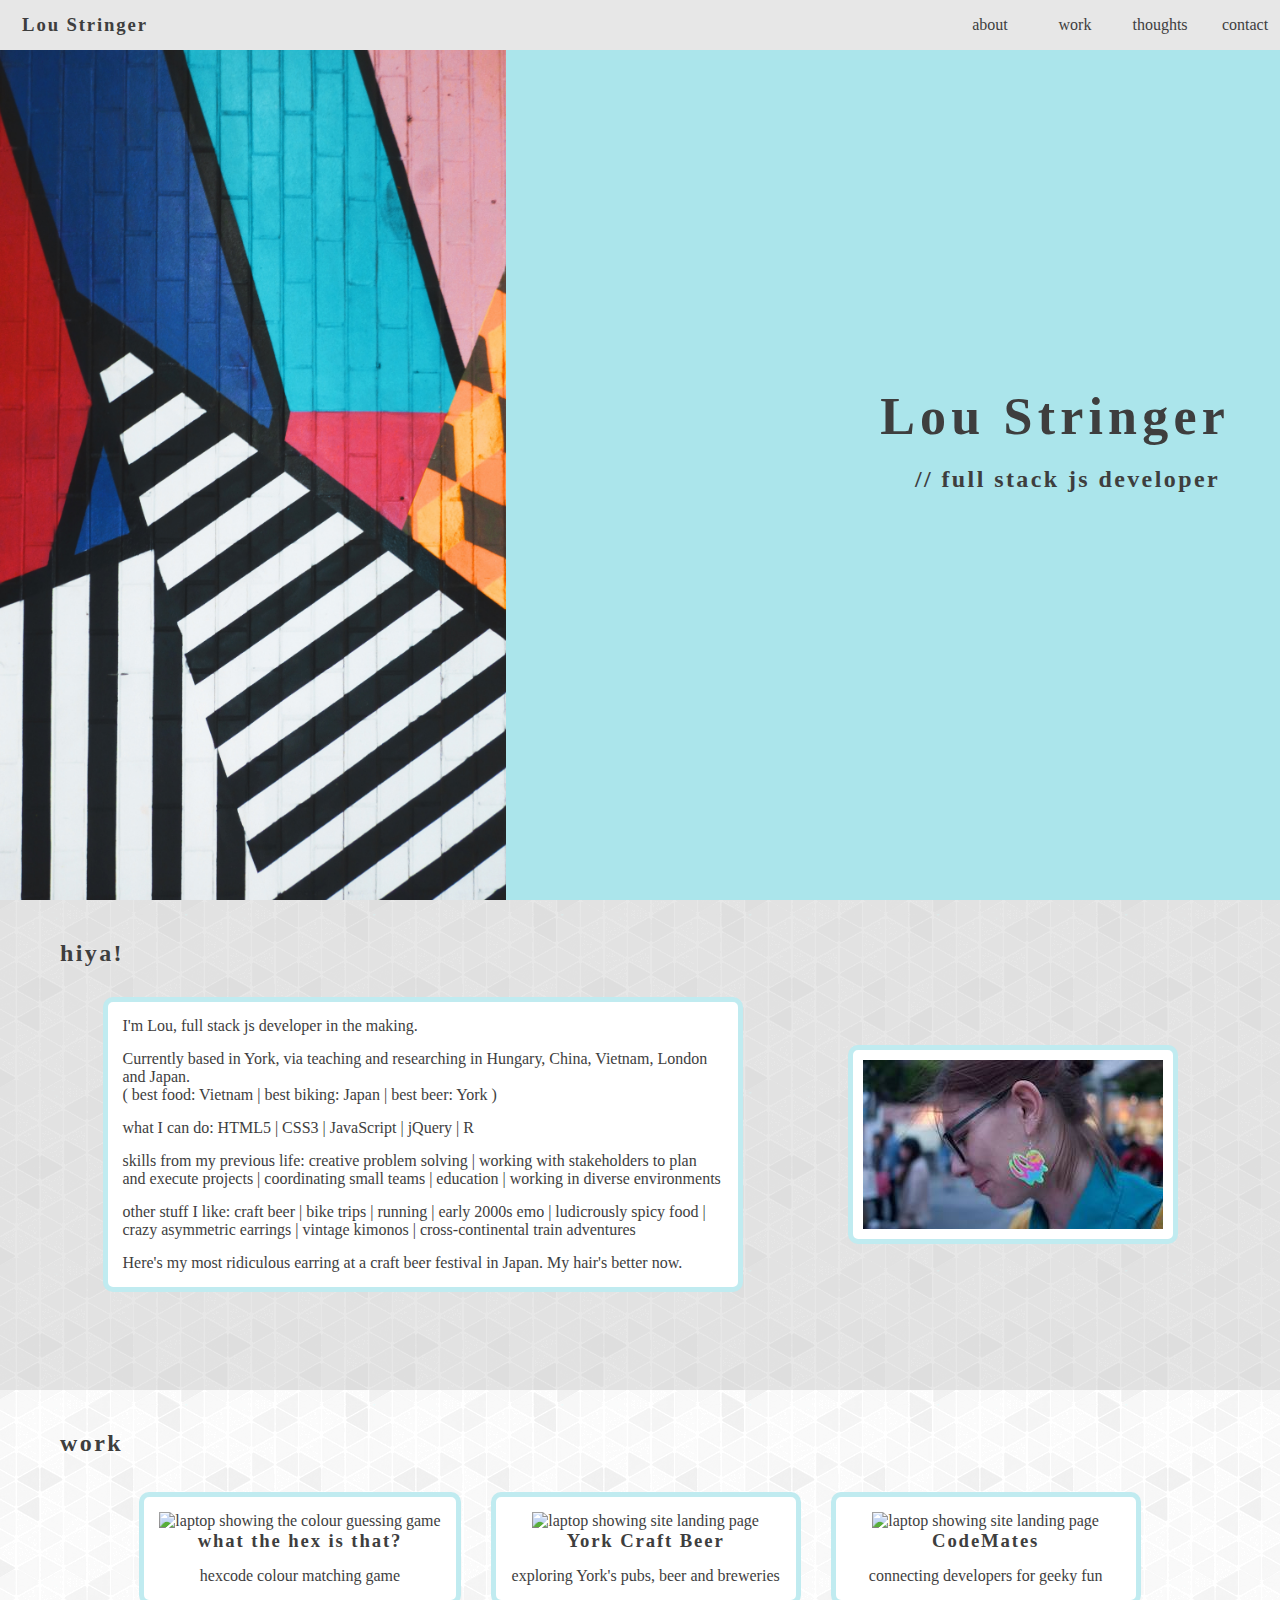
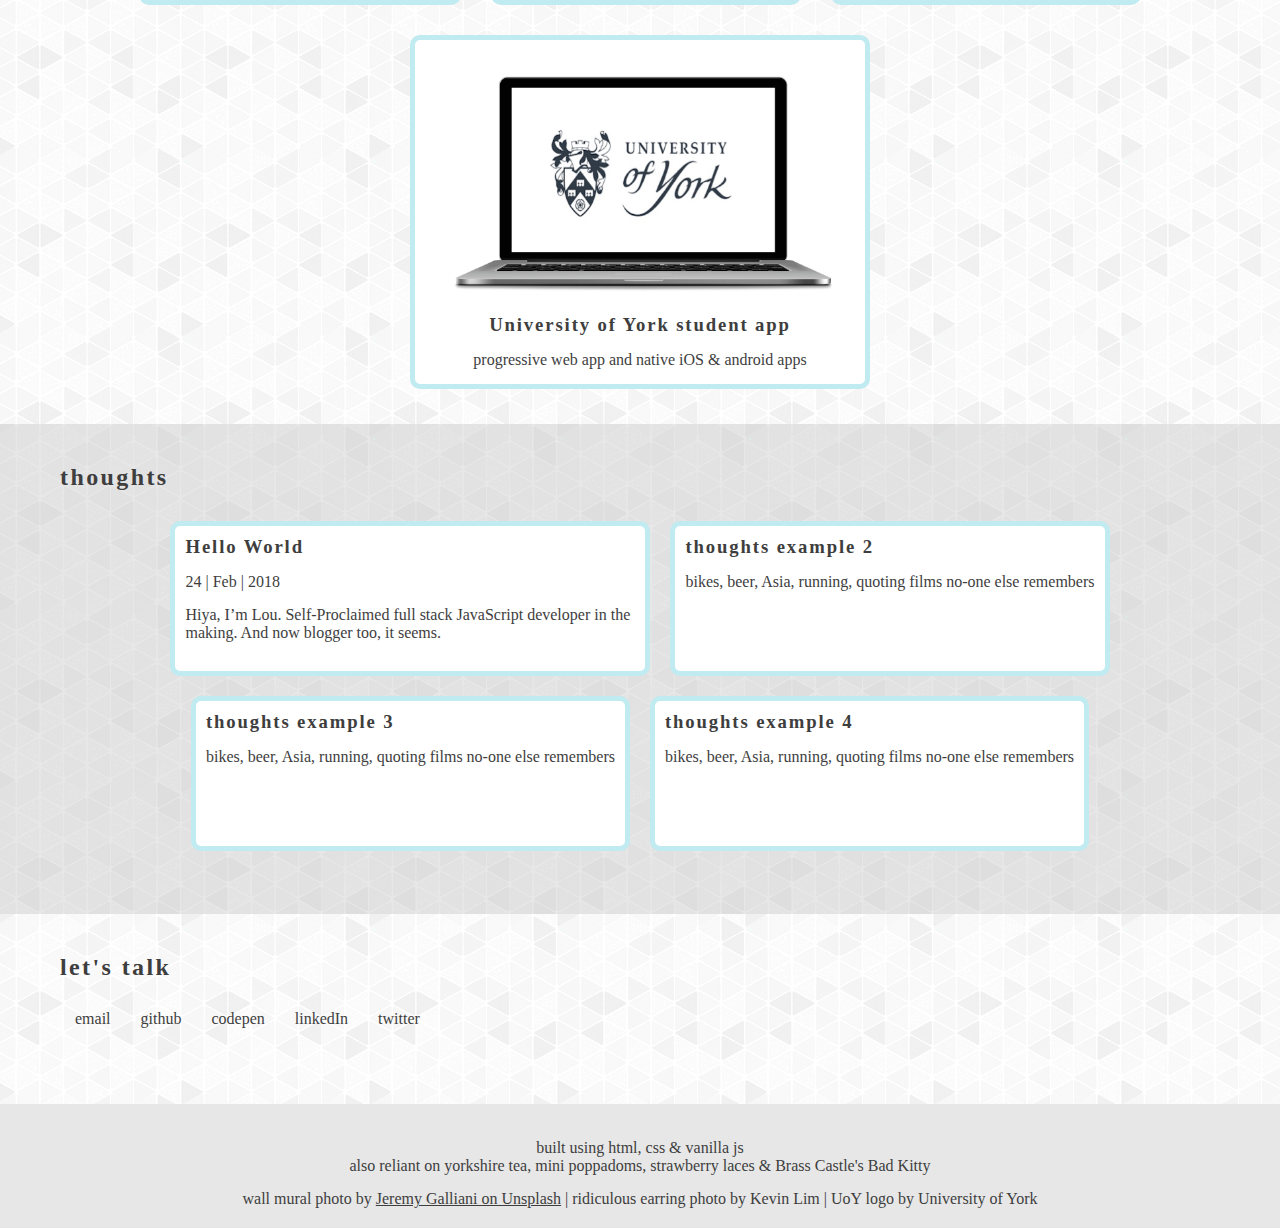
==== index.html @ 244bb348 "add more info for wrk examples and links to git hub repos" ====
<!DOCTYPE html>
<html lang="en">
<head>
  <meta charset="UTF-8">
  <meta name="viewport" content="width=device-width, initial-scale=1.0">
  <meta http-equiv="X-UA-Compatible" content="ie=edge">
  <link rel="stylesheet" href="assets/css/main_style.css" type="text/css">
  <title>Lou Stringer // js developer</title>
</head>
<body>
<!-- To be hosted in GithubPages, Jekyll pages
Make sure accessible: contrast, tab through -->

  <nav class="nav-down">
    <a href="" class="home"><h3>Lou Stringer</h3></a>
    <a href="#about">about</a>
    <a href="#work">work</a>
    <a href="#thoughts">thoughts</a>
    <a href="#contact">contact</a>
  </nav>

  <main>
<!-- main landing section -->
    <div id="landing">
      <img src="assets/images/main.jpg" alt=""/>
      <div class="landing-wrapper">
        <h1>Lou Stringer</h1>
        <h2> // full stack js developer </h2>
      </div>
    </div>

<!-- about -->
    <div id="about">
      <h2>hiya!</h2>
      <div class="about-wrapper">
        <div class="itsAllAboutMe">
          <p>
            I'm Lou, full stack js developer in the making.
          </p>
          <p>
            Currently based in York, via teaching and researching in Hungary,
            China, Vietnam, London and Japan.
            <br />
            ( best food: Vietnam  |  best biking: Japan  |  best beer: York )
          </p>
          <p>
            what I can do: HTML5 | CSS3 | JavaScript | jQuery | R
          </p>
          <p>
            skills from my previous life: creative problem solving |
            working with stakeholders to plan and execute projects |
            coordinating small teams | education | working in diverse environments
          </p>
          <p>
            other stuff I like: craft beer | bike trips | running |
            early 2000s emo | ludicrously spicy food | crazy asymmetric earrings |
            vintage kimonos | cross-continental train adventures
          </p>
          <p>
            Here's my most ridiculous earring at a craft beer festival in Japan.
            My hair's better now.
          </p>
        </div>
          <img src="assets/images/about/sloth.jpg" alt="hiya, this is me.
          The earring is a huge, neon pink sloth. Ridiculous, but in a very satisfying way.">
      </div>
    </div>

<!-- work -->
<!-- make more info appear on click -> use window.visualViewPort.width in js to choose if toggle to the side or down -->
    <div id="work">
      <h2>work</h2>
      <div class="work-wrapper">
        <div class="work-example">
          <div class="work-overview">
            <img class="work-image" src="assets/images/work/hex_laptop.png" alt="laptop showing the colour guessing game"/>
            <h3>what the hex is that?</h3>
            <p>hexcode colour matching game</p>
          </div>
          <div class="work-detail hide">
            <p>
              Players match a randomly generated hexcode to the correctly coloured blob
            </p>
            <p>
              Built with: HTML | CSS | vanilla JavaScript (version A) | jQuery (version B)
            </p>
            <p>
              Current features: three levels: easy (3 colours), medium (6 colours), hard (9 colours)
                | toggle-able instructions | playable using mouse or keyboard
            </p>
            <p>
              Planned features: more training on understanding hexcodes | hexcode-rgb matching option
                | tweaking random hexcode generator to prevent very visually similar colours
            </p>
            <div class="work-links">
              <a href="https://loustringer.github.io/what_the_hex_is_that/" target="_blank" class="button">site demo</a>
              <a href="https://github.com/LouStringer/what_the_hex_is_that" target="_blank" class="button">github repo</a>
            </div>
          </div>
        </div>
        <div class="work-example">
          <div class="work-overview">
            <img class="work-image" src="assets/images/work/ycb_laptop.png" alt="laptop showing site landing page"/>
            <h3>York Craft Beer</h3>
            <p>exploring York's pubs, beer and breweries</p>
          </div>
          <div class="work-detail hide">
            <p>
              Work in progress! Currently landing page showing concept
            </p>
            <p>
              This dynamic site will showcase craft beer in and around York;
              the beer itself, bars & pubs, and Yorkshire breweries.
            </p>
            <p>
              Built with: HTML | CSS | JS (coming soon!) | node.js (coming soon!)
            </p>
            <p>
              Planned structure & features: landing page with top listings
              | separate pages for each listing type| searchable beer, bar &
              brewery listings | Untappd & Twitter APIs to show local activity
            </p>
            <div class="work-links">
              <a href="https://loustringer.github.io/York_craft_beer/" target="_blank" class="button">site demo</a>
              <a href="https://github.com/LouStringer/York_craft_beer" target="_blank" class="button">github repo</a>
            </div>
          </div>
        </div>
        <div class="work-example">
          <div class="work-overview">
            <img class="work-image" src="assets/images/work/codemates_laptop.png" alt="laptop showing site landing page"/>
            <h3>CodeMates</h3>
            <p>connecting developers for geeky fun</p>
          </div>
          <div class="work-detail hide">
            <p>
              Work in progress! Currently landing page showing concept
            </p>
            <p>
              This dynamic site will connect devs as accountability buddies,
              pair project partners and for more geeky fun
            </p>
            <p>
              Built with: HTML | Bootstrap 4 | more to come...
            </p>
            <p>
              Planned structure & features: search for codemates based on interaction
              type, geographical location, programming language and human language
              | user registration | allow in-site contact between users while protecting privacy
            </p>
            <div class="work-links">
              <a href="https://loustringer.github.io/codemates/" target="_blank" class="button">site demo</a>
              <a href="https://github.com/LouStringer/codemates" target="_blank" class="button">github repo</a>
            </div>
          </div>
        </div>
        <div class="work-example">
          <div class="work-overview">
            <img class="work-image" src="assets/images/work/uoy_laptop.png" alt="laptop showing site landing page"/>
            <h3>University of York student app</h3>
            <p>progressive web app and native iOS & android apps</p>
          </div>
          <div class="work-detail hide">
            <p>
              Work in progress! Currently in the initial planning stages
            </p>
            <p>
              This PWA and corresponding native apps will provide support for
              international students before arrival and during their course.
            </p>
            <p>
              This project will involve a team of technical and non-technical members.
              I will be responsible for identifying a suitable CMS platform,
              creating custom themes and building site structure
            </p>
            <p>
              Planned features: built using customisable CMS that allows non-technical
              staff to manage content | user registration | instant messaging service
              with UoY staff | interactive language exercises | video and audio playback
            </p>
            <!-- <div class="work-links">
              <a href="https://codepen.io/loustringer/pen/YeVVGB" target="_blank" class="button">codepen</a>
              <a href="https://github.com/LouStringer/what_the_hex_is_that" target="_blank" class="button">github repo</a>
            </div> -->
          </div>
        </div>
      </div>
    </div>

<!-- writing -->
    <div id="thoughts">
      <h2>thoughts</h2>
      <div class="thoughts-wrapper">
        <a href="thoughts/2018_02_24.html" class="thoughts-example">
          <h3>Hello World</h3>
          <p>24 | Feb | 2018</p>
          <p>Hiya, I’m Lou. Self-Proclaimed full stack JavaScript developer
             in the making. And now blogger too, it seems.
          </p>
        </a>
        <a href="" class="thoughts-example">
          <h3>thoughts example 2</h3>
          <p>bikes, beer, Asia, running, quoting films no-one else remembers</p>
        </a>
        <a href="" class="thoughts-example">
          <h3>thoughts example 3</h3>
          <p>bikes, beer, Asia, running, quoting films no-one else remembers</p>
        </a>
        <a href="" class="thoughts-example">
          <h3>thoughts example 4</h3>
          <p>bikes, beer, Asia, running, quoting films no-one else remembers</p>
        </a>
      </div>
    </div>


<!-- contact -->
    <div id="contact">
      <h2>let's talk</h2>
      <div class="links">
        <a href=mailto:"louise.stringer@gmail.com" target="_blank">email</a>
        <a href="https://github.com/LouStringer" target="_blank">github</a>
        <a href="https://codepen.io/loustringer/" target="_blank">codepen</a>
        <a href="https://www.linkedin.com/in/loustringer/" target="_blank">linkedIn</a>
        <a href="https://twitter.com/Lou_Stringer" target="_blank">twitter</a>
      </div>
    </div>
  </main>

<!-- footer -->
  <footer>
    <p>built using html, css & vanilla js<br />also reliant on yorkshire tea, mini poppadoms, strawberry laces & Brass Castle's Bad Kitty</p>
    <p>wall mural photo by <a href="https://unsplash.com/@jeremyforlife", target="_blank">Jeremy Galliani on Unsplash</a> | ridiculous earring photo by Kevin Lim | UoY logo by University of York</p>
  </footer>
  <script src="assets/js/main_script.js" charset="utf-8"></script>
</body>
</html>
---- assets/css/main_style.css ----
/* Lou Stringer portfolio: main style sheet */

/* fonts */
@font-face {
  font-family: 'Montserrat';
  font-style: normal;
  font-weight: 400;
  src: local('Montserrat Regular'), local('Montserrat-Regular'), url(https://fonts.gstatic.com/s/montserrat/v12/JTUSjIg1_i6t8kCHKm459WlhyyTh89Y.woff2) format('woff2');
  unicode-range: U+0000-00FF, U+0131, U+0152-0153, U+02BB-02BC, U+02C6, U+02DA, U+02DC, U+2000-206F, U+2074, U+20AC, U+2122, U+2191, U+2193, U+2212, U+2215, U+FEFF, U+FFFD;
}

@font-face {
  font-family: 'Raleway';
  font-style: normal;
  font-weight: 400;
  src: local('Raleway'), local('Raleway-Regular'), url(https://fonts.gstatic.com/s/raleway/v12/1Ptug8zYS_SKggPNyC0IT4ttDfA.woff2) format('woff2');
  unicode-range: U+0000-00FF, U+0131, U+0152-0153, U+02BB-02BC, U+02C6, U+02DA, U+02DC, U+2000-206F, U+2074, U+20AC, U+2122, U+2191, U+2193, U+2212, U+2215, U+FEFF, U+FFFD;
}

@font-face {
  font-family: 'Open Sans';
  font-style: normal;
  font-weight: 400;
  src: local('Open Sans Regular'), local('OpenSans-Regular'), url(https://fonts.gstatic.com/s/opensans/v15/mem8YaGs126MiZpBA-UFVZ0bf8pkAg.woff2) format('woff2');
  unicode-range: U+0000-00FF, U+0131, U+0152-0153, U+02BB-02BC, U+02C6, U+02DA, U+02DC, U+2000-206F, U+2074, U+20AC, U+2122, U+2191, U+2193, U+2212, U+2215, U+FEFF, U+FFFD;
}

/* reset global settings */
main {
  width: 100%;
}

* {
  margin: 0;
  padding: 0;
  /* box-sizing: border-box; */
  font-family: "Raleway";
  /* font-family: "Open Sans"; */
  color: #3E3E3E;
}

*:focus {
  outline: 0;
}

h1, h2, h3 {
  font-family: "Montserrat";
  letter-spacing: 0.1em;
}

h2 {
  margin: 20px 10px;
}

/* #work h2, #contact h2 {
  text-align: right;
} */

p {
  margin-top: 15px;
}

a {
  text-decoration: none;
  border-radius: 0px;
}

/* Nav bar */
nav {
  z-index: 10;
  position: fixed;
  display: flex;
  justify-content: flex-end;
  align-items: center;
  width: 100%;
  height: 50px;
  background: #e7e7e7;
  padding: 0 10px;
  transition: 0.4s;
}

nav.nav-up {
  top: -50px;
  opacity: 0;
}

nav.nav-down {
  top: 0px;
}

nav a {
  width: 80px;
  font-size: 1em;
  margin: 0 5px 0 0;
  text-align: center;
  align-self: center;
  transition: 0.1s;
}

nav a.home {
  width: 150px;
  margin: 0 auto 0 0;
}

nav a:hover, nav a:focus {
  box-shadow: 0 1px #3E3E3E;
  font-weight: bold;
}

/* main landing section */
#landing {
  display: flex;
  justify-content: flex-end;
  background: rgba(46, 189, 206, 0.4);
}

#landing img {
  height: 100vh;
  margin-right: auto;
}

#landing .landing-wrapper {
  height: 100vh;
  min-width: 350px;
  display: flex;
  flex-direction: column;
  justify-content: center;
  align-items: flex-end;
  margin: 0 50px;
  text-align: right;
}

#landing .landing-wrapper h1 {
  font-size: 3.25em;
}

#about, #work, #thoughts, #contact {
  background-image: url("../images/gplay.png");
  background-repeat: repeat;
}

#about div, #about img, #work div, #thoughts a {
  border-radius: 10px;
}

/* about section */
#about {
  min-height: 50vh;
  padding: 20px 50px;
  background-color: #e7e7e7;
}

#about .about-wrapper {
  display: flex;
  justify-content: space-around;
  align-items: center;
  flex-wrap: wrap;
}

#about .itsAllAboutMe {
    width: 600px;
    margin: 10px;
    border: 5px solid rgba(46, 189, 206, 0.3);
    padding: 15px;
    background: #FFFFFF;
}

.itsAllAboutMe p:first-child {
  margin-top: 0px;
}

#about img {
  margin: 10px;
  border: 5px solid rgba(46, 189, 206, 0.3);
  padding: 10px;
  background: #FFFFFF;
}

/* featured work section */
#work {
  min-height: 50vh;
  padding: 20px 50px;
  /* background-color: #e7e7e7; */
}

#work .work-wrapper {
  display: flex;
  flex-wrap: wrap;
  justify-content: center;
}

#work .work-wrapper .work-example {
  min-width: 300px;
  max-width: 450px;
  margin: 15px;
  border: 5px solid rgba(46, 189, 206, 0.3);
  background: #ffffff;
  transition: 0.2s;
}

.work-example:hover, .work-example:focus {
  transform: scale(1.05, 1.05);
  box-shadow: 0 10px 5px -5px #e7e7e7;
}

#work .work-wrapper .work-overview {
  box-sizing: border-box;
  min-width: 300px;
  max-width: 450px;
  padding: 15px;
  text-align: center;
}

#work .work-wrapper .work-image {
  width: 100%;
}

/* show detail (small screen) */
#work .work-wrapper .work-example-clicked {
  display: flex;
  justify-content: space-around;
  min-width: 300px;
  max-width: 450px;
  margin: 15px;
  border: 5px solid rgba(46, 189, 206, 0.3);
  background: #ffffff;
}

#work .work-wrapper .work-detail {
  box-sizing: border-box;
  display: flex;
  flex-direction: column;
  justify-content: center;
  min-width: 300px;
  max-width: 450px;
  padding: 15px;
  overflow: hidden;
  text-align: center;
}

/* show detail (wide screen) */
@media only screen and (min-width: 768px) {
  #work .work-wrapper .work-example-clicked {
    display: flex;
    justify-content: space-around;
    min-width: 600px;
    max-width: 900px;
    margin: 15px;
    border: 5px solid rgba(46, 189, 206, 0.3);
    background: #ffffff;
  }

  #work .work-wrapper .work-detail {
    box-sizing: border-box;
    display: flex;
    flex-direction: column;
    justify-content: center;
    min-width: 300px;
    max-width: 450px;
    padding: 15px;
    overflow: hidden;
    text-align: center;
  }
}

#work .work-wrapper .hide {
  display: none; !important
}

.work-detail p {
  margin: 5px 0;
}

.work-links {
  display: flex;
  justify-content: center;
  margin: auto 0 0 0;
}

.button {
  width: 120px;
  height: 35px;
  text-align: center;
  margin: 0 5px;
  border: 3px solid rgba(46, 189, 206, 0.3);
  border-radius: 5px;
  line-height: 35px;
  transition: 0.2s
}

.button:hover, .button:focus {
  transform: scale(1.05, 1.05);
  box-shadow: 0 10px 5px -5px #e7e7e7;
}

/* writing section */
#thoughts {
  min-height: 50vh;
  padding: 20px 50px;
  background-color: #e7e7e7;
}

#thoughts .thoughts-wrapper {
  /* min-height: 40vh; */
  display: flex;
  justify-content: center;
  align-items: center;
  flex-wrap: wrap;
}

#thoughts .thoughts-wrapper .thoughts-example {
  min-width: 300px;
  max-width: 450px;
  min-height: 125px;
  margin: 10px;
  border: 5px solid rgba(46, 189, 206, 0.3);
  padding: 10px;
  background: #FFFFFF;
  transition: 0.2s;
}

.thoughts-example:hover, .thoughts-example:focus {
  transform: scale(1.05, 1.05);
  box-shadow: 0 10px 5px -5px #e7e7e7;
}

/* contact section */
#contact {
  height: 150px;
  padding: 20px 50px;
}

#contact .links {
  display: flex;
  flex-wrap: wrap;
  min-height: 40px;
  max-height: 80px;
  margin: 10px;
}

#contact .links a {
  margin: 0 10px;
  padding: 0 5px;
  line-height: 35px;
}

#contact .links a:hover, #contact .links a:focus {
  box-shadow: 0 1px #3E3E3E;
}

/* footer */
footer {
  padding: 20px 50px;
  background-color: #e7e7e7;
  text-align: center;
}

footer a {
  text-decoration: underline;
}
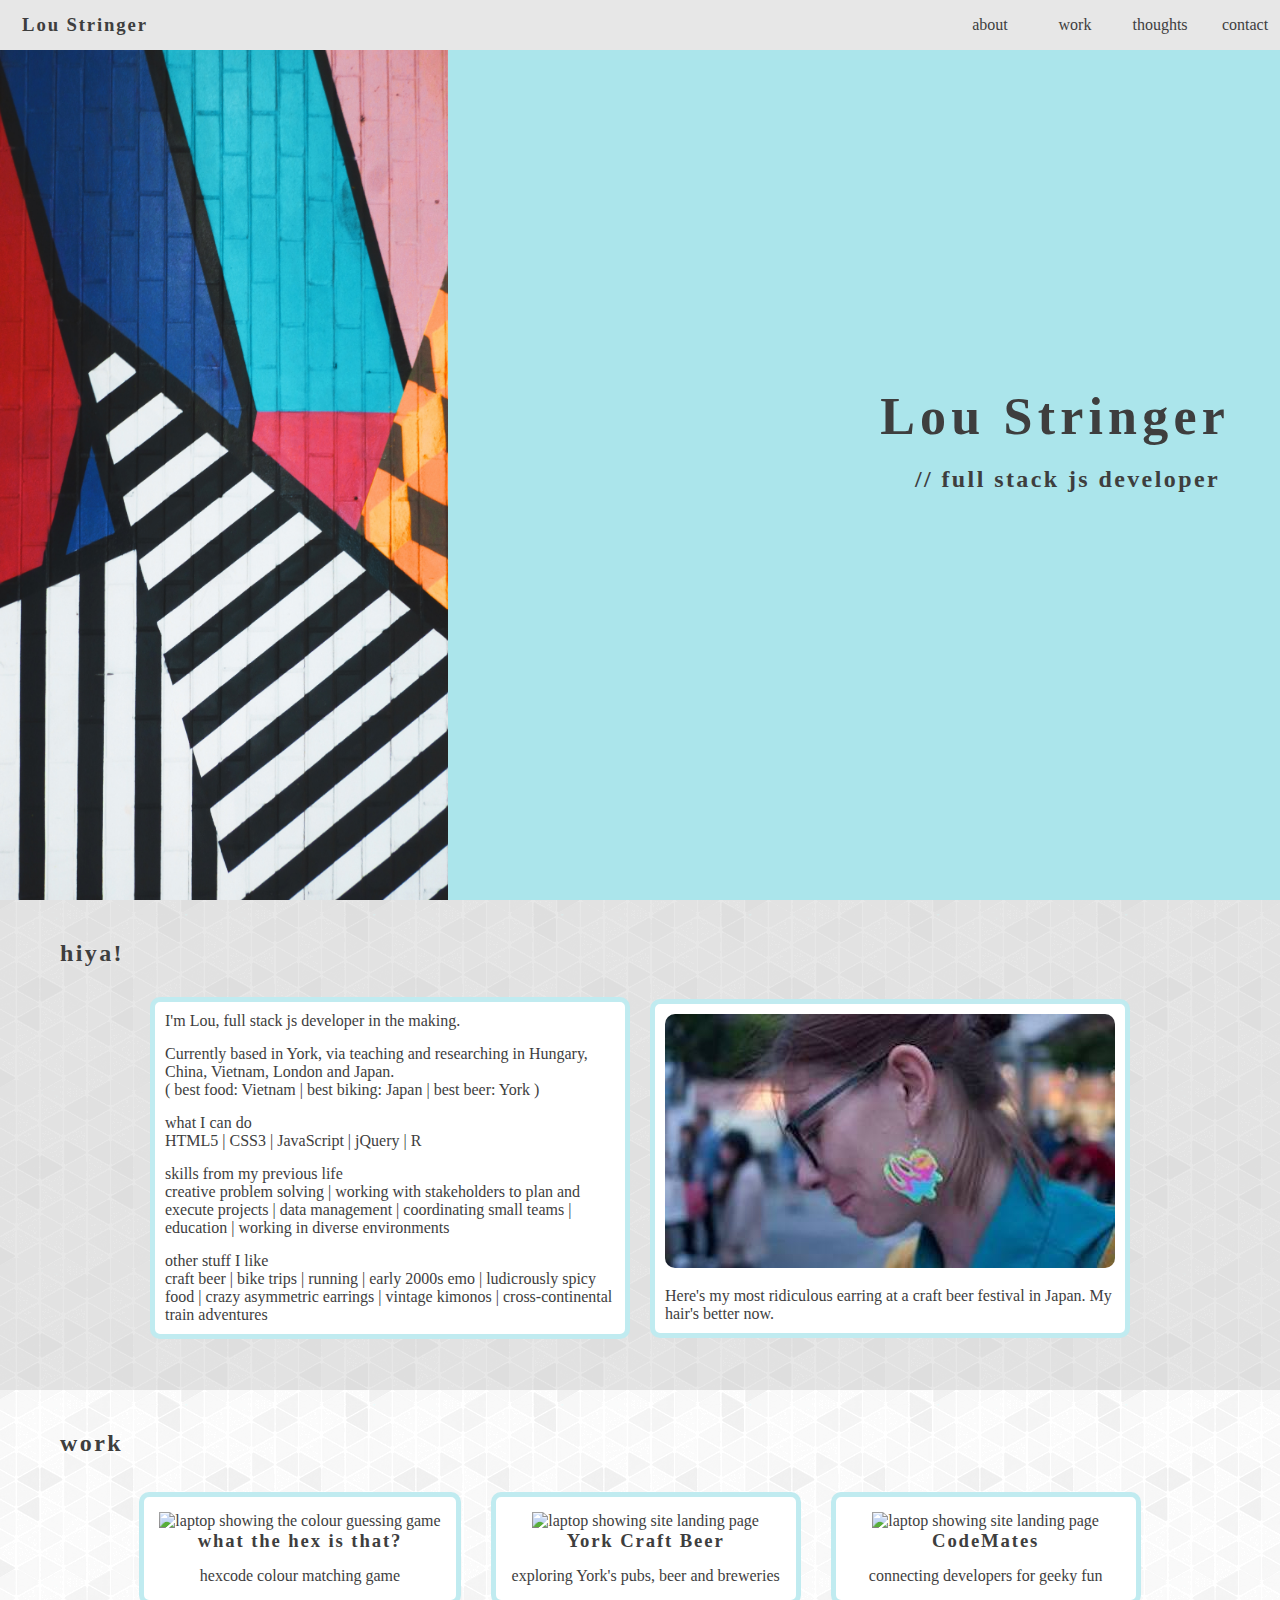
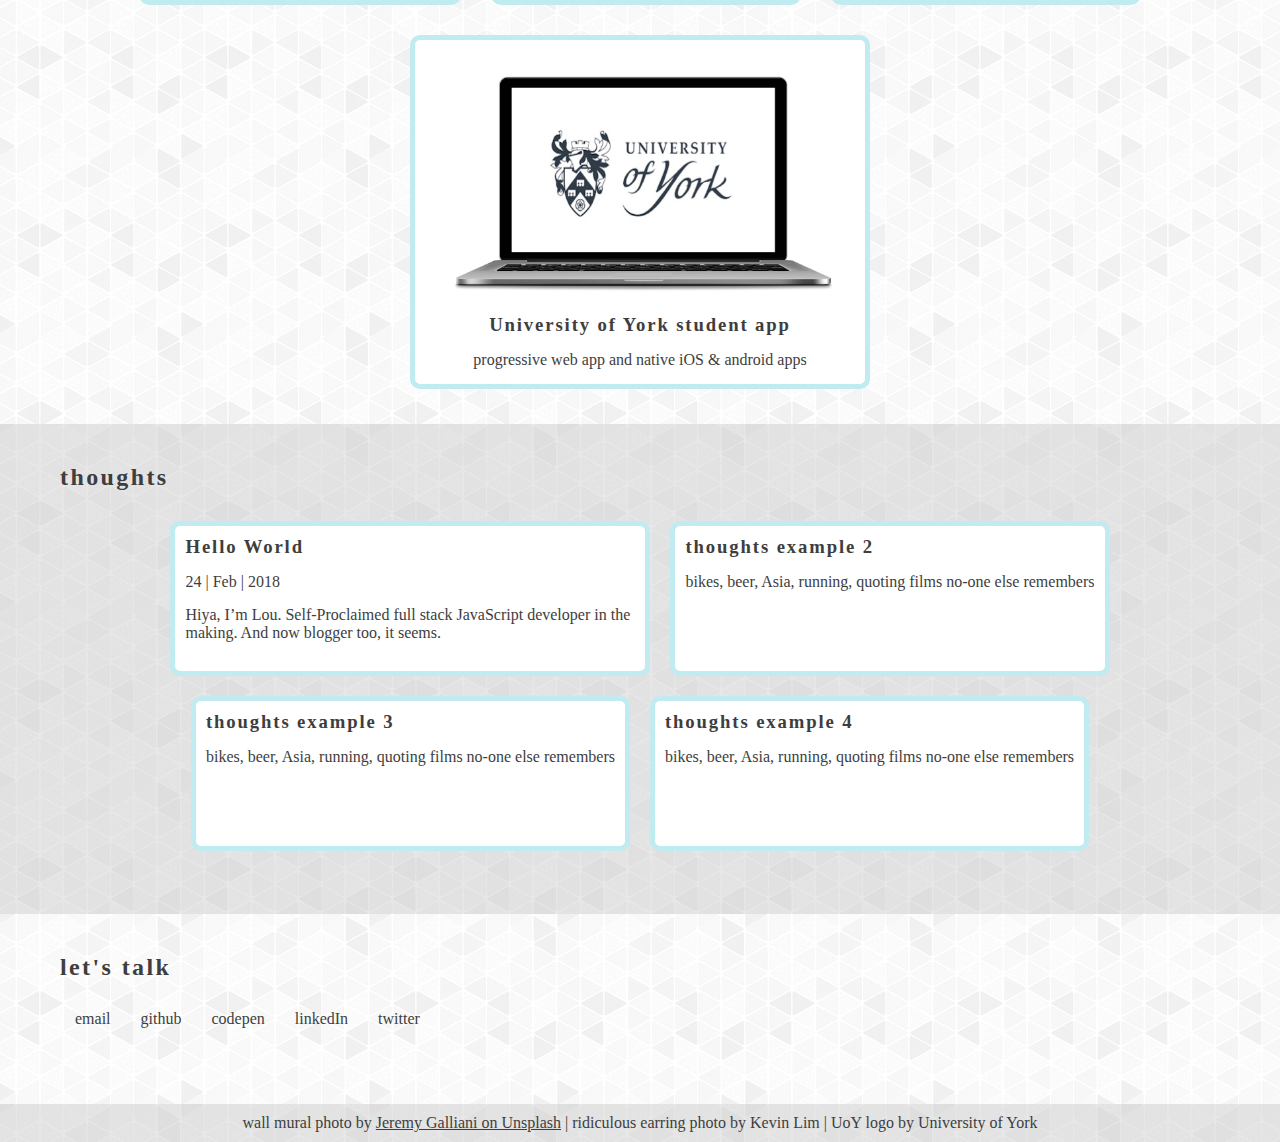
==== commit b855fd79: "about image minor restyling" ====
--- a/index.html
+++ b/index.html
@@ -44,25 +44,32 @@
             ( best food: Vietnam  |  best biking: Japan  |  best beer: York )
           </p>
           <p>
-            what I can do: HTML5 | CSS3 | JavaScript | jQuery | R
-          </p>
-          <p>
-            skills from my previous life: creative problem solving |
-            working with stakeholders to plan and execute projects |
+            what I can do
+            <br />
+            HTML5 | CSS3 | JavaScript | jQuery | R
+          </p>
+          <p>
+            skills from my previous life
+            <br />
+            creative problem solving |
+            working with stakeholders to plan and execute projects | data management |
             coordinating small teams | education | working in diverse environments
           </p>
           <p>
-            other stuff I like: craft beer | bike trips | running |
+            other stuff I like
+            <br />
+            craft beer | bike trips | running |
             early 2000s emo | ludicrously spicy food | crazy asymmetric earrings |
             vintage kimonos | cross-continental train adventures
           </p>
-          <p>
-            Here's my most ridiculous earring at a craft beer festival in Japan.
-            My hair's better now.
-          </p>
-        </div>
+        </div>
+        <figure>
           <img src="assets/images/about/sloth.jpg" alt="hiya, this is me.
           The earring is a huge, neon pink sloth. Ridiculous, but in a very satisfying way.">
+          <br />
+          <figcaption>Here's my most ridiculous earring at a craft beer festival in Japan.
+          My hair's better now.</figcaption>
+        </figure>
       </div>
     </div>
 
@@ -113,7 +120,7 @@
               the beer itself, bars & pubs, and Yorkshire breweries.
             </p>
             <p>
-              Built with: HTML | CSS | JS (coming soon!) | node.js (coming soon!)
+              Built with: HTML | CSS | JS (coming soon) | node.js (coming soon)
             </p>
             <p>
               Planned structure & features: landing page with top listings
@@ -229,7 +236,6 @@
 
 <!-- footer -->
   <footer>
-    <p>built using html, css & vanilla js<br />also reliant on yorkshire tea, mini poppadoms, strawberry laces & Brass Castle's Bad Kitty</p>
     <p>wall mural photo by <a href="https://unsplash.com/@jeremyforlife", target="_blank">Jeremy Galliani on Unsplash</a> | ridiculous earring photo by Kevin Lim | UoY logo by University of York</p>
   </footer>
   <script src="assets/js/main_script.js" charset="utf-8"></script>
--- a/assets/css/main_style.css
+++ b/assets/css/main_style.css
@@ -56,7 +56,7 @@
   text-align: right;
 } */
 
-p {
+p, figcaption {
   margin-top: 15px;
 }
 
@@ -64,6 +64,11 @@
   text-decoration: none;
   border-radius: 0px;
 }
+
+img {
+  width: 100%;
+}
+
 
 /* Nav bar */
 nav {
@@ -115,6 +120,7 @@
 }
 
 #landing img {
+  max-width: 35%;
   height: 100vh;
   margin-right: auto;
 }
@@ -134,12 +140,12 @@
   font-size: 3.25em;
 }
 
-#about, #work, #thoughts, #contact {
+#about, #work, #thoughts, #contact, footer {
   background-image: url("../images/gplay.png");
   background-repeat: repeat;
 }
 
-#about div, #about img, #work div, #thoughts a {
+#about div, #about figure, #about img , #work div, #thoughts a {
   border-radius: 10px;
 }
 
@@ -152,24 +158,18 @@
 
 #about .about-wrapper {
   display: flex;
-  justify-content: space-around;
+  justify-content: center;
   align-items: center;
   flex-wrap: wrap;
 }
 
-#about .itsAllAboutMe {
-    width: 600px;
-    margin: 10px;
-    border: 5px solid rgba(46, 189, 206, 0.3);
-    padding: 15px;
-    background: #FFFFFF;
-}
-
 .itsAllAboutMe p:first-child {
   margin-top: 0px;
 }
 
-#about img {
+#about figure, #about .itsAllAboutMe  {
+  min-width: 300px;
+  max-width: 450px;
   margin: 10px;
   border: 5px solid rgba(46, 189, 206, 0.3);
   padding: 10px;
@@ -209,10 +209,6 @@
   max-width: 450px;
   padding: 15px;
   text-align: center;
-}
-
-#work .work-wrapper .work-image {
-  width: 100%;
 }
 
 /* show detail (small screen) */
@@ -350,9 +346,13 @@
 
 /* footer */
 footer {
-  padding: 20px 50px;
+  padding: 10px 0;
   background-color: #e7e7e7;
   text-align: center;
+}
+
+footer p {
+  margin: 0;
 }
 
 footer a {
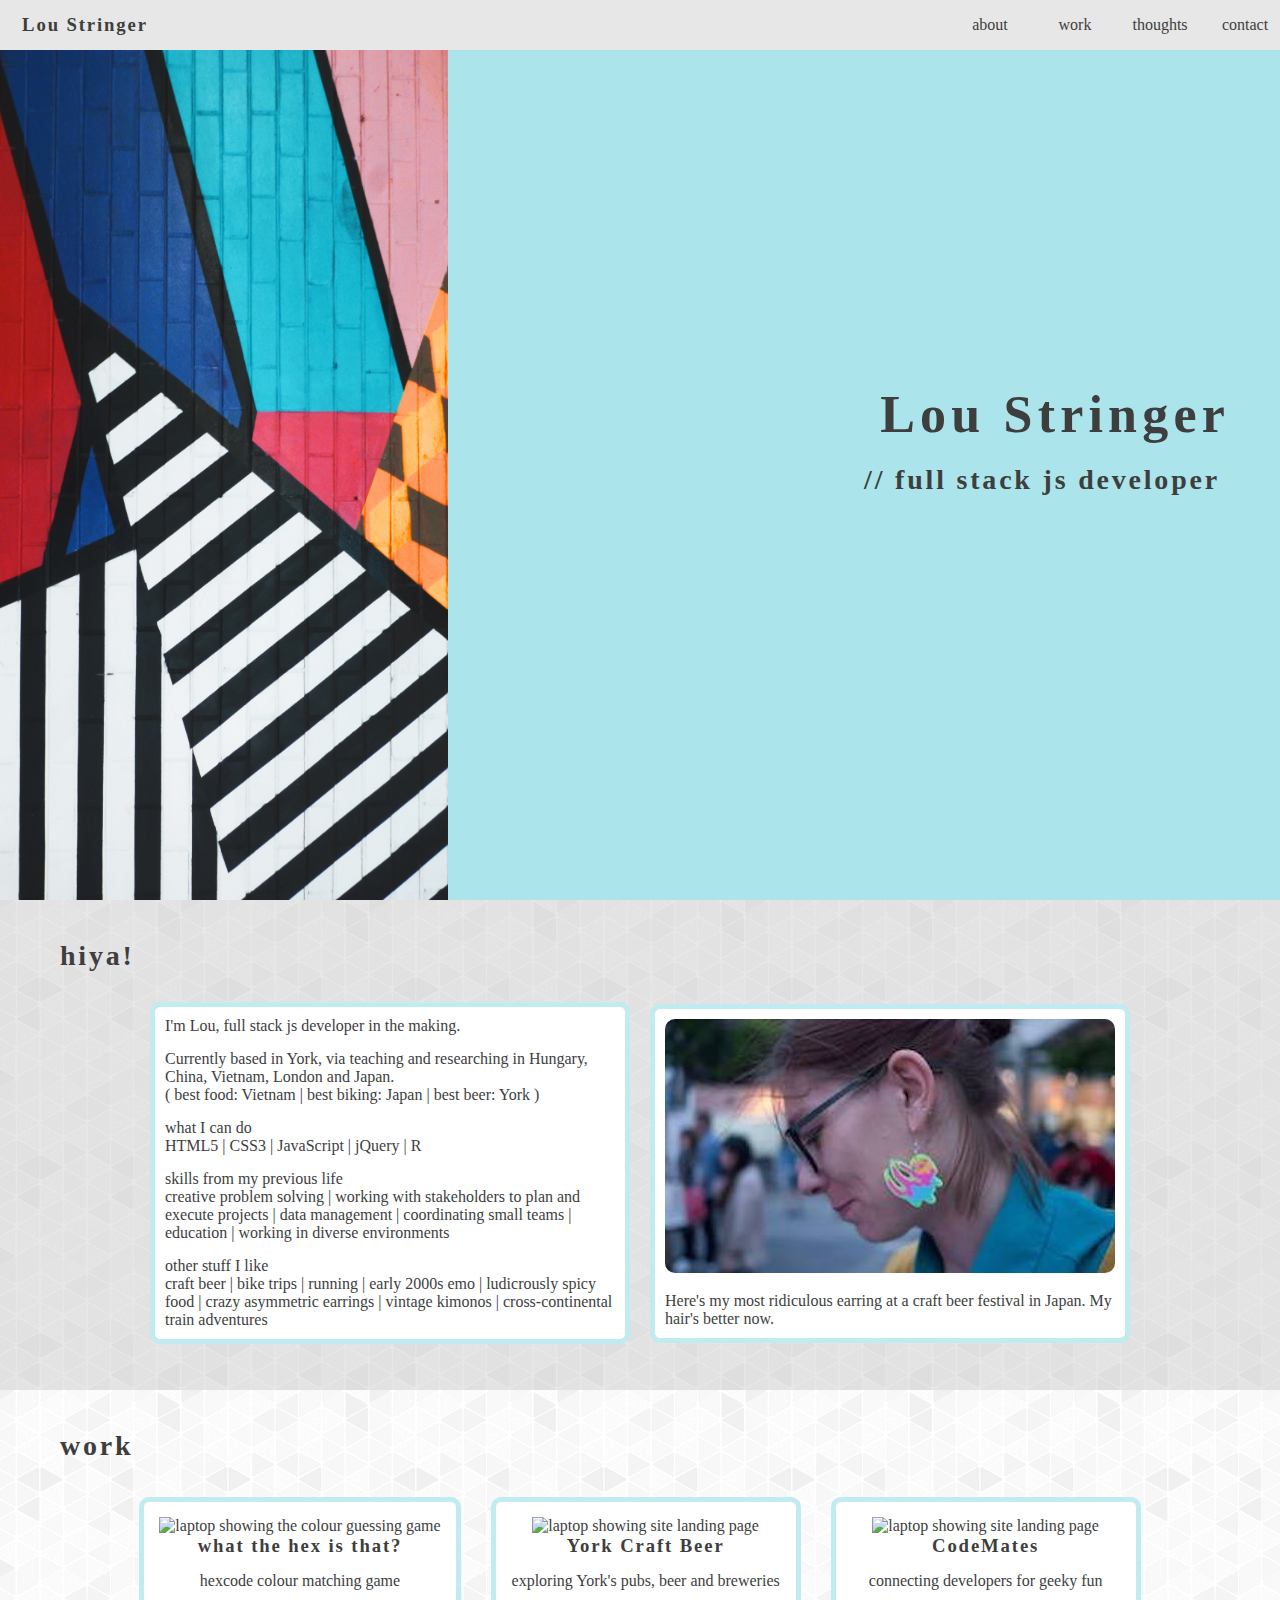
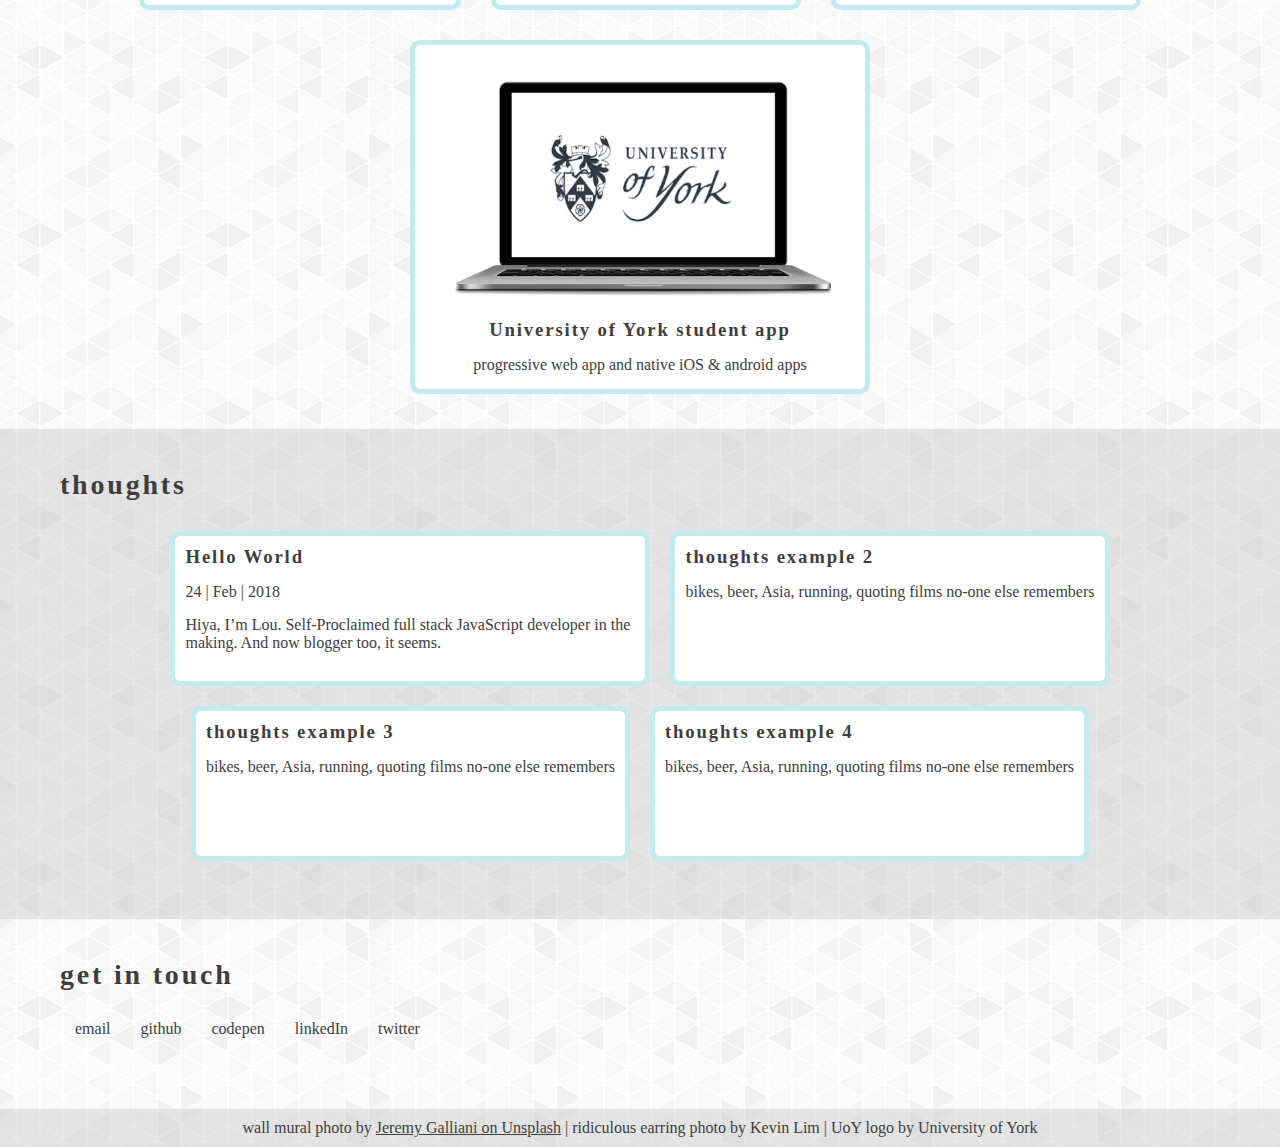
==== commit c984c606: "blog page styles" ====
--- a/index.html
+++ b/index.html
@@ -8,9 +8,6 @@
   <title>Lou Stringer // js developer</title>
 </head>
 <body>
-<!-- To be hosted in GithubPages, Jekyll pages
-Make sure accessible: contrast, tab through -->
-
   <nav class="nav-down">
     <a href="" class="home"><h3>Lou Stringer</h3></a>
     <a href="#about">about</a>
@@ -223,7 +220,7 @@
 
 <!-- contact -->
     <div id="contact">
-      <h2>let's talk</h2>
+      <h2>get in touch</h2>
       <div class="links">
         <a href=mailto:"louise.stringer@gmail.com" target="_blank">email</a>
         <a href="https://github.com/LouStringer" target="_blank">github</a>
--- a/assets/css/main_style.css
+++ b/assets/css/main_style.css
@@ -17,30 +17,20 @@
   unicode-range: U+0000-00FF, U+0131, U+0152-0153, U+02BB-02BC, U+02C6, U+02DA, U+02DC, U+2000-206F, U+2074, U+20AC, U+2122, U+2191, U+2193, U+2212, U+2215, U+FEFF, U+FFFD;
 }
 
-@font-face {
-  font-family: 'Open Sans';
-  font-style: normal;
-  font-weight: 400;
-  src: local('Open Sans Regular'), local('OpenSans-Regular'), url(https://fonts.gstatic.com/s/opensans/v15/mem8YaGs126MiZpBA-UFVZ0bf8pkAg.woff2) format('woff2');
-  unicode-range: U+0000-00FF, U+0131, U+0152-0153, U+02BB-02BC, U+02C6, U+02DA, U+02DC, U+2000-206F, U+2074, U+20AC, U+2122, U+2191, U+2193, U+2212, U+2215, U+FEFF, U+FFFD;
-}
-
 /* reset global settings */
-main {
-  width: 100%;
-}
-
 * {
   margin: 0;
   padding: 0;
-  /* box-sizing: border-box; */
   font-family: "Raleway";
-  /* font-family: "Open Sans"; */
   color: #3E3E3E;
 }
 
 *:focus {
   outline: 0;
+}
+
+body {
+  width: 100%;
 }
 
 h1, h2, h3 {
@@ -50,11 +40,8 @@
 
 h2 {
   margin: 20px 10px;
-}
-
-/* #work h2, #contact h2 {
-  text-align: right;
-} */
+  font-size: 1.75em;
+}
 
 p, figcaption {
   margin-top: 15px;
@@ -69,11 +56,20 @@
   width: 100%;
 }
 
+#about, #work, #thoughts, #contact, footer {
+  background-image: url("../images/gplay.png");
+  background-repeat: repeat;
+}
+
+#about div, #about figure, #about img , #work div, #thoughts a, #content {
+  border-radius: 10px;
+}
 
 /* Nav bar */
 nav {
   z-index: 10;
   position: fixed;
+  top: 0;
   display: flex;
   justify-content: flex-end;
   align-items: center;
@@ -138,15 +134,6 @@
 
 #landing .landing-wrapper h1 {
   font-size: 3.25em;
-}
-
-#about, #work, #thoughts, #contact, footer {
-  background-image: url("../images/gplay.png");
-  background-repeat: repeat;
-}
-
-#about div, #about figure, #about img , #work div, #thoughts a {
-  border-radius: 10px;
 }
 
 /* about section */
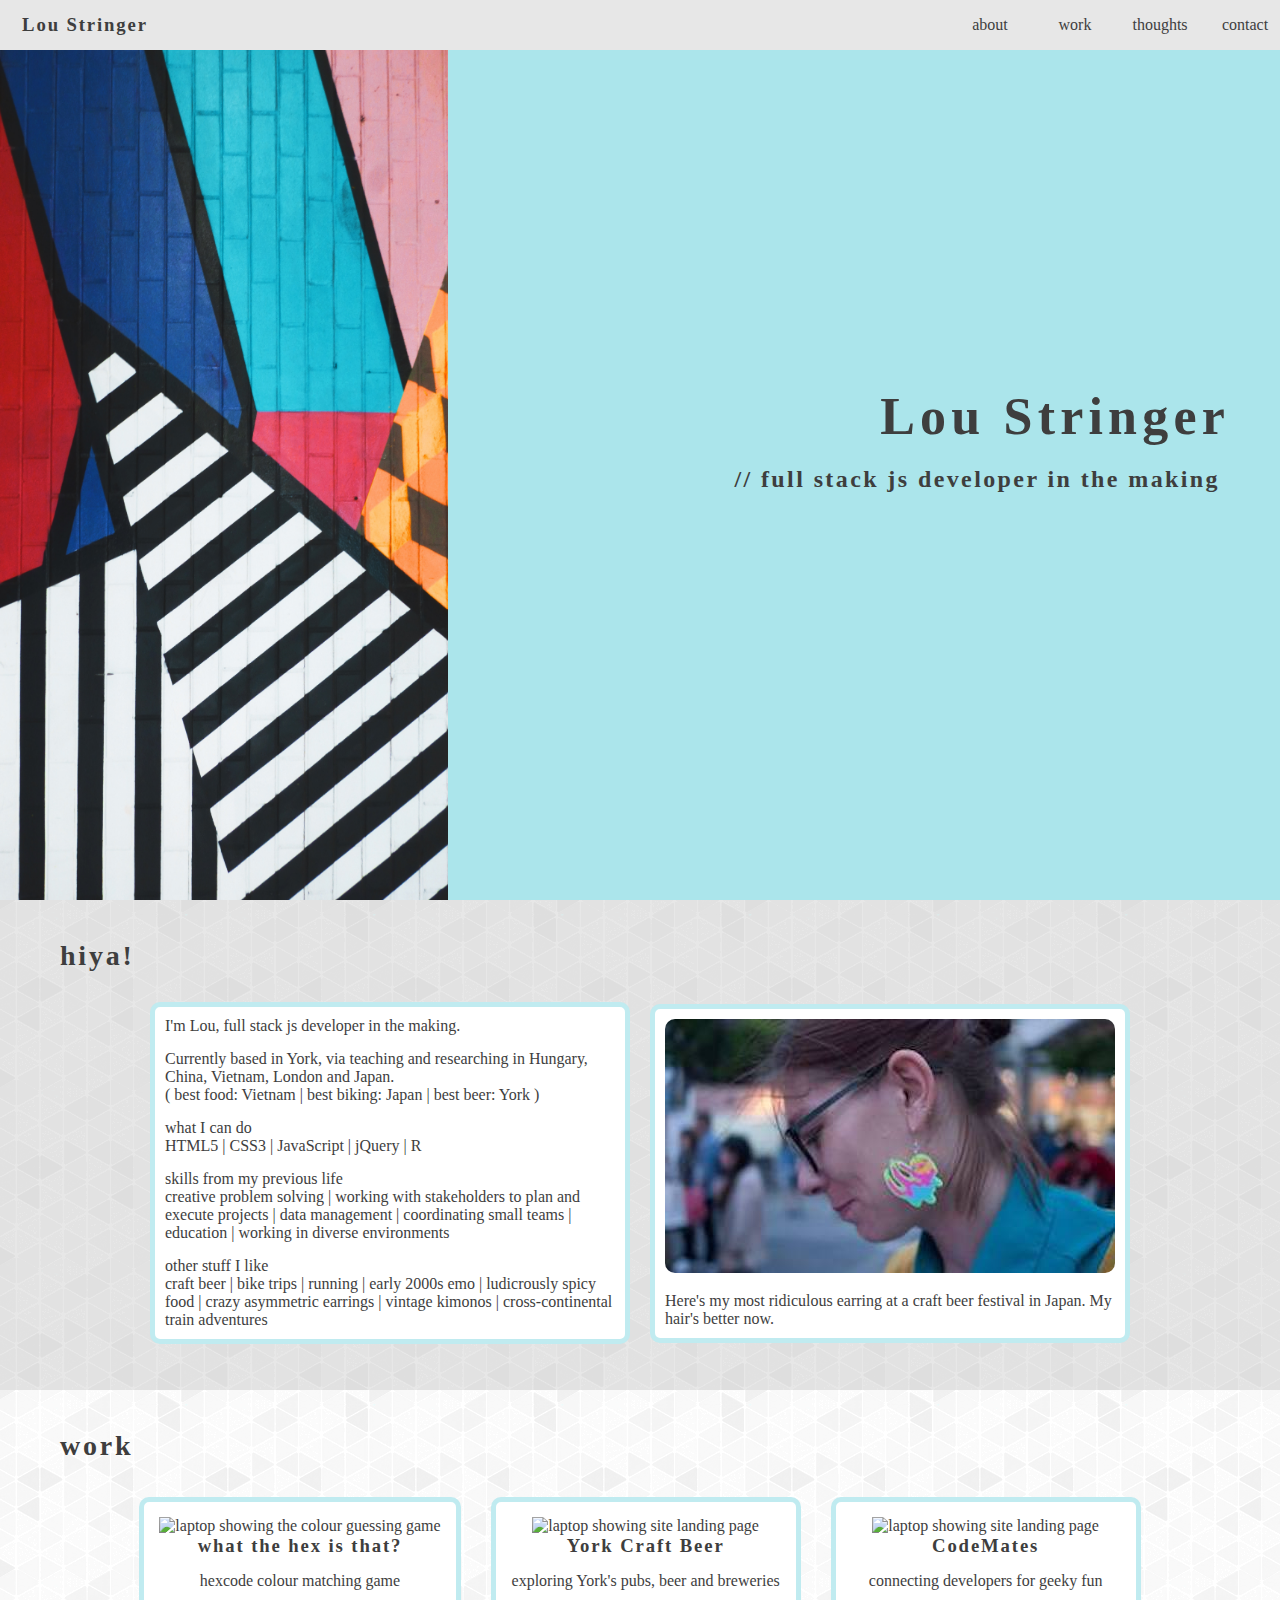
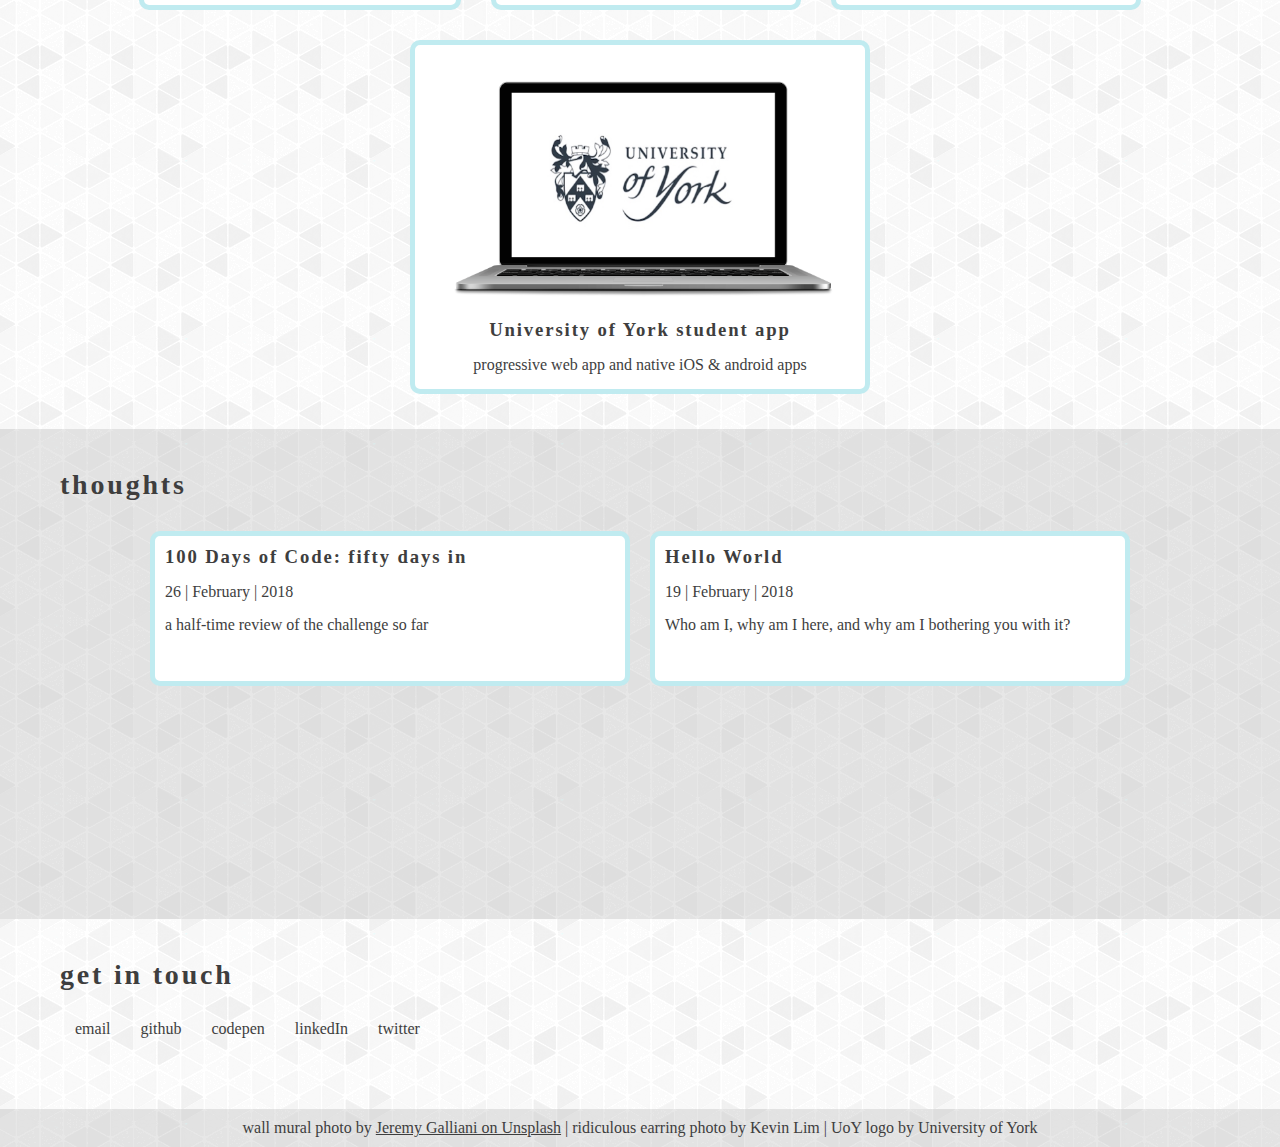
==== commit c0b38f12: "improve responsive behaviour of work examples" ====
--- a/index.html
+++ b/index.html
@@ -22,7 +22,7 @@
       <img src="assets/images/main.jpg" alt=""/>
       <div class="landing-wrapper">
         <h1>Lou Stringer</h1>
-        <h2> // full stack js developer </h2>
+        <h2> // full stack js developer in the making</h2>
       </div>
     </div>
 
@@ -195,24 +195,27 @@
     <div id="thoughts">
       <h2>thoughts</h2>
       <div class="thoughts-wrapper">
-        <a href="thoughts/2018_02_24.html" class="thoughts-example">
+        <!-- <a href="thoughts/2018_.html" class="thoughts-example">
+          <h3></h3>
+          <p> |  | 2018</p>
+          <p></p>
+        </a>
+        <a href="thoughts/2018_.html" class="thoughts-example">
+          <h3></h3>
+          <p> |  | 2018</p>
+          <p></p>
+        </a> -->
+        <a href="thoughts/2018_02_26.html" class="thoughts-example">
+          <h3>100 Days of Code: fifty days in</h3>
+          <p>26 | February | 2018</p>
+          <p>a half-time review of the challenge so far</p>
+        </a>
+        <a href="thoughts/2018_02_19.html" class="thoughts-example">
           <h3>Hello World</h3>
-          <p>24 | Feb | 2018</p>
-          <p>Hiya, I’m Lou. Self-Proclaimed full stack JavaScript developer
-             in the making. And now blogger too, it seems.
-          </p>
-        </a>
-        <a href="" class="thoughts-example">
-          <h3>thoughts example 2</h3>
-          <p>bikes, beer, Asia, running, quoting films no-one else remembers</p>
-        </a>
-        <a href="" class="thoughts-example">
-          <h3>thoughts example 3</h3>
-          <p>bikes, beer, Asia, running, quoting films no-one else remembers</p>
-        </a>
-        <a href="" class="thoughts-example">
-          <h3>thoughts example 4</h3>
-          <p>bikes, beer, Asia, running, quoting films no-one else remembers</p>
+          <p>19 | February | 2018</p>
+          <p>
+            Who am I, why am I here, and why am I bothering you with it?
+          </p>
         </a>
       </div>
     </div>
--- a/assets/css/main_style.css
+++ b/assets/css/main_style.css
@@ -61,7 +61,7 @@
   background-repeat: repeat;
 }
 
-#about div, #about figure, #about img , #work div, #thoughts a, #content {
+#about div, #about figure, #about img, #work div, #thoughts a, #content, #content img {
   border-radius: 10px;
 }
 
@@ -136,6 +136,10 @@
   font-size: 3.25em;
 }
 
+#landing .landing-wrapper h2 {
+  font-size: 1.5em;
+}
+
 /* about section */
 #about {
   min-height: 50vh;
@@ -176,7 +180,7 @@
   justify-content: center;
 }
 
-#work .work-wrapper .work-example {
+/* #work .work-wrapper .work-example {
   min-width: 300px;
   max-width: 450px;
   margin: 15px;
@@ -197,53 +201,44 @@
   padding: 15px;
   text-align: center;
 }
-
-/* show detail (small screen) */
-#work .work-wrapper .work-example-clicked {
-  display: flex;
-  justify-content: space-around;
-  min-width: 300px;
-  max-width: 450px;
+*/
+
+/* adding flexbox w/ flex wrap/grow to manage screen size */
+#work .work-wrapper .work-example {
+  display: flex;
+  flex-wrap: wrap;
+  min-width: 300px;
+  max-width: 900px;
   margin: 15px;
   border: 5px solid rgba(46, 189, 206, 0.3);
   background: #ffffff;
+  transition: 0.2s;
+}
+
+.work-example:hover, .work-example:focus {
+  transform: scale(1.05, 1.05);
+  box-shadow: 0 10px 5px -5px #e7e7e7;
+}
+
+#work .work-wrapper .work-overview {
+  box-sizing: border-box;
+  flex: 1;
+  min-width: 300px;
+  max-width: 450px;
+  padding: 15px;
+  text-align: center;
 }
 
 #work .work-wrapper .work-detail {
   box-sizing: border-box;
+  flex: 1;
   display: flex;
   flex-direction: column;
   justify-content: center;
   min-width: 300px;
   max-width: 450px;
   padding: 15px;
-  overflow: hidden;
-  text-align: center;
-}
-
-/* show detail (wide screen) */
-@media only screen and (min-width: 768px) {
-  #work .work-wrapper .work-example-clicked {
-    display: flex;
-    justify-content: space-around;
-    min-width: 600px;
-    max-width: 900px;
-    margin: 15px;
-    border: 5px solid rgba(46, 189, 206, 0.3);
-    background: #ffffff;
-  }
-
-  #work .work-wrapper .work-detail {
-    box-sizing: border-box;
-    display: flex;
-    flex-direction: column;
-    justify-content: center;
-    min-width: 300px;
-    max-width: 450px;
-    padding: 15px;
-    overflow: hidden;
-    text-align: center;
-  }
+  text-align: center;
 }
 
 #work .work-wrapper .hide {
@@ -292,6 +287,7 @@
 }
 
 #thoughts .thoughts-wrapper .thoughts-example {
+  flex: 1;
   min-width: 300px;
   max-width: 450px;
   min-height: 125px;
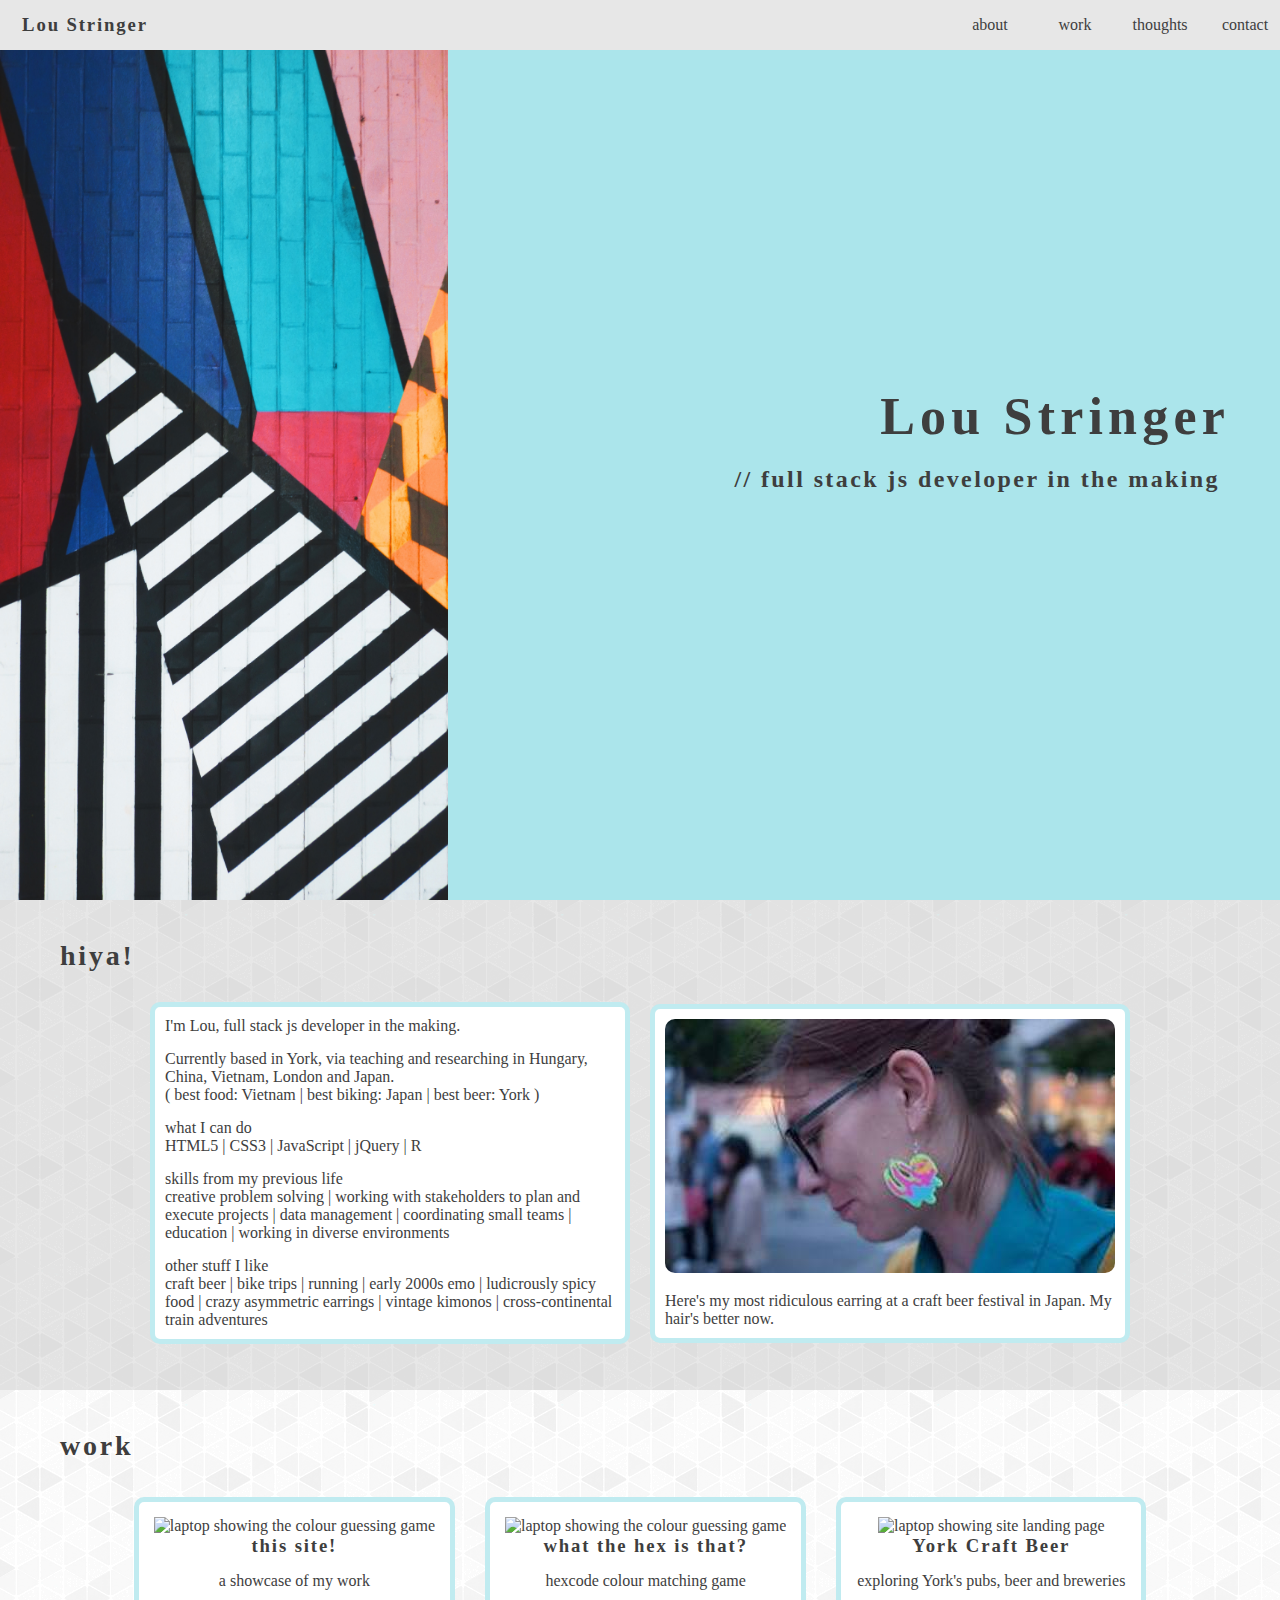
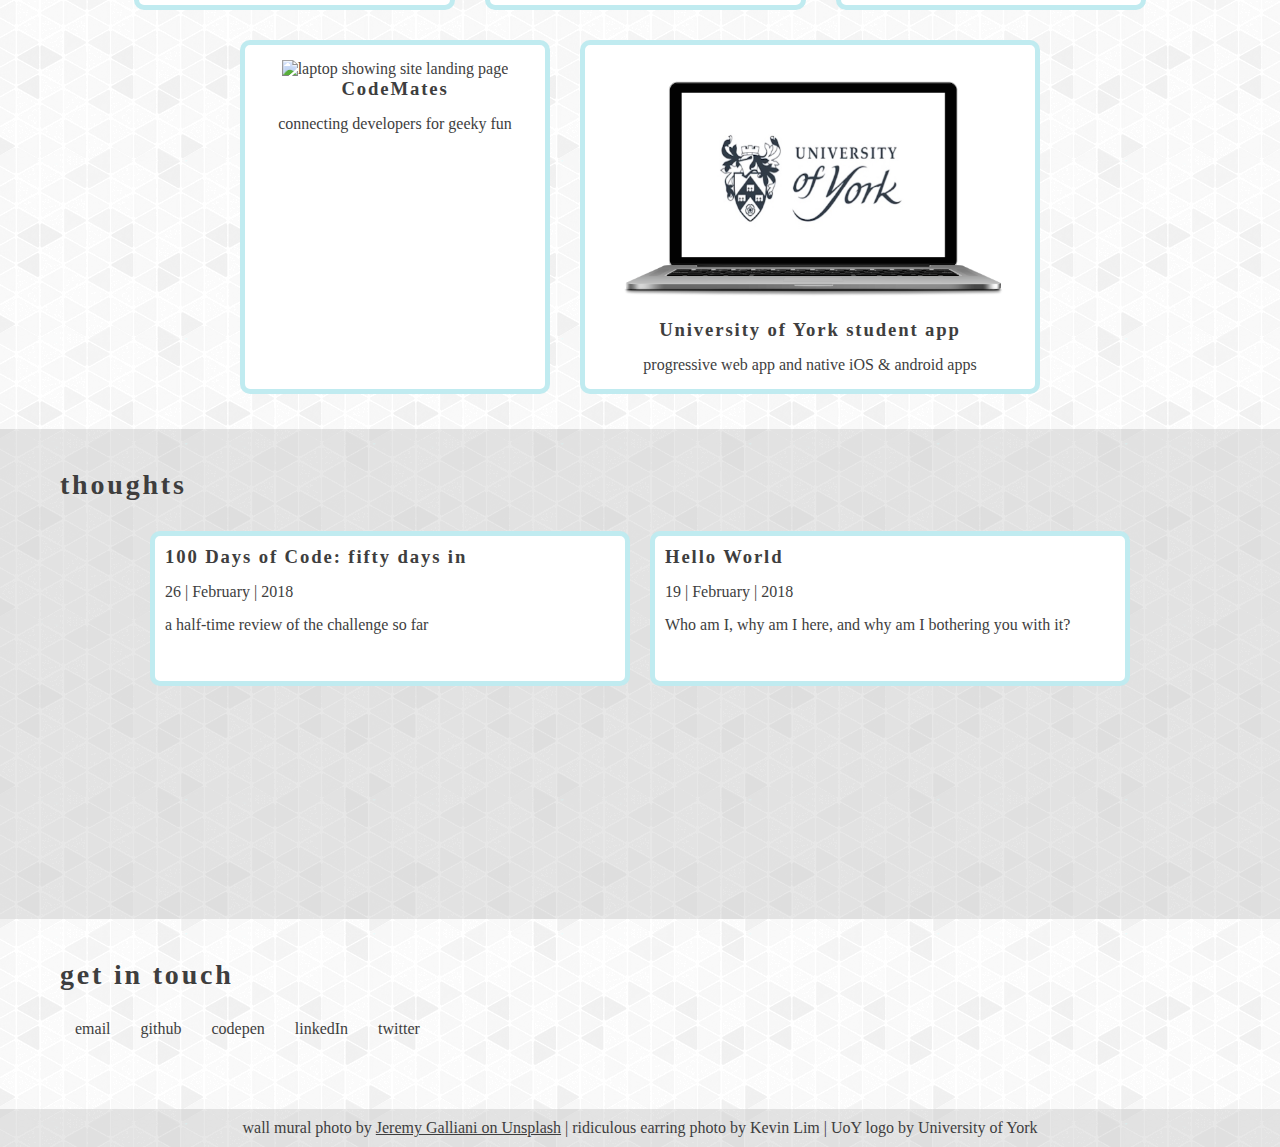
==== commit da48cdd4: "add details of this site to work section" ====
--- a/index.html
+++ b/index.html
@@ -78,23 +78,53 @@
         <div class="work-example">
           <div class="work-overview">
             <img class="work-image" src="assets/images/work/hex_laptop.png" alt="laptop showing the colour guessing game"/>
+            <h3>this site!</h3>
+            <p>a showcase of my work</p>
+          </div>
+          <div class="work-detail hide">
+            <p>
+              This site itself shows my work without using frameworks,
+              and also highlights other projects using jQuery or Bootstrap 4.
+            <p>
+              Built with: HTML | CSS - flexbox layout | vanilla JavaScript
+            </p>
+            <p>
+              Current features: responsive design | nav bar hides on scroll |
+              work details show on click | navigable using mouse or keyboard
+            </p>
+            <p>
+              Planned features: link to more in-depth descriptions of
+              projects as they develop | further develop blog functionality
+            </p>
+            <div class="work-links">
+              <a href="https://github.com/LouStringer/loustringer.github.io" target="_blank" class="button">github repo</a>
+            </div>
+          </div>
+        </div>
+        <div class="work-example">
+          <div class="work-overview">
+            <img class="work-image" src="assets/images/work/hex_laptop.png" alt="laptop showing the colour guessing game"/>
             <h3>what the hex is that?</h3>
             <p>hexcode colour matching game</p>
           </div>
           <div class="work-detail hide">
             <p>
-              Players match a randomly generated hexcode to the correctly coloured blob
-            </p>
-            <p>
-              Built with: HTML | CSS | vanilla JavaScript (version A) | jQuery (version B)
-            </p>
-            <p>
-              Current features: three levels: easy (3 colours), medium (6 colours), hard (9 colours)
-                | toggle-able instructions | playable using mouse or keyboard
-            </p>
-            <p>
-              Planned features: more training on understanding hexcodes | hexcode-rgb matching option
-                | tweaking random hexcode generator to prevent very visually similar colours
+              Players match a randomly generated hexcode to the correctly
+              coloured blob
+            </p>
+            <p>
+              Built with: HTML | CSS | vanilla JavaScript (version A) |
+              jQuery (version B)
+            </p>
+            <p>
+              Current features: three levels: easy (3 colours), medium (6
+              colours), hard (9 colours)| toggle-able instructions |
+              playable using mouse or keyboard
+            </p>
+            <p>
+              Planned features: more training on understanding hexcodes |
+              hexcode-rgb matching option | tweaking random hexcode generator
+              to prevent very visually similar colours
             </p>
             <div class="work-links">
               <a href="https://loustringer.github.io/what_the_hex_is_that/" target="_blank" class="button">site demo</a>
@@ -117,7 +147,7 @@
               the beer itself, bars & pubs, and Yorkshire breweries.
             </p>
             <p>
-              Built with: HTML | CSS | JS (coming soon) | node.js (coming soon)
+              Built with: HTML | CSS - flexbox layout | JS (coming soon) | node.js (coming soon)
             </p>
             <p>
               Planned structure & features: landing page with top listings
@@ -220,7 +250,6 @@
       </div>
     </div>
 
-
 <!-- contact -->
     <div id="contact">
       <h2>get in touch</h2>
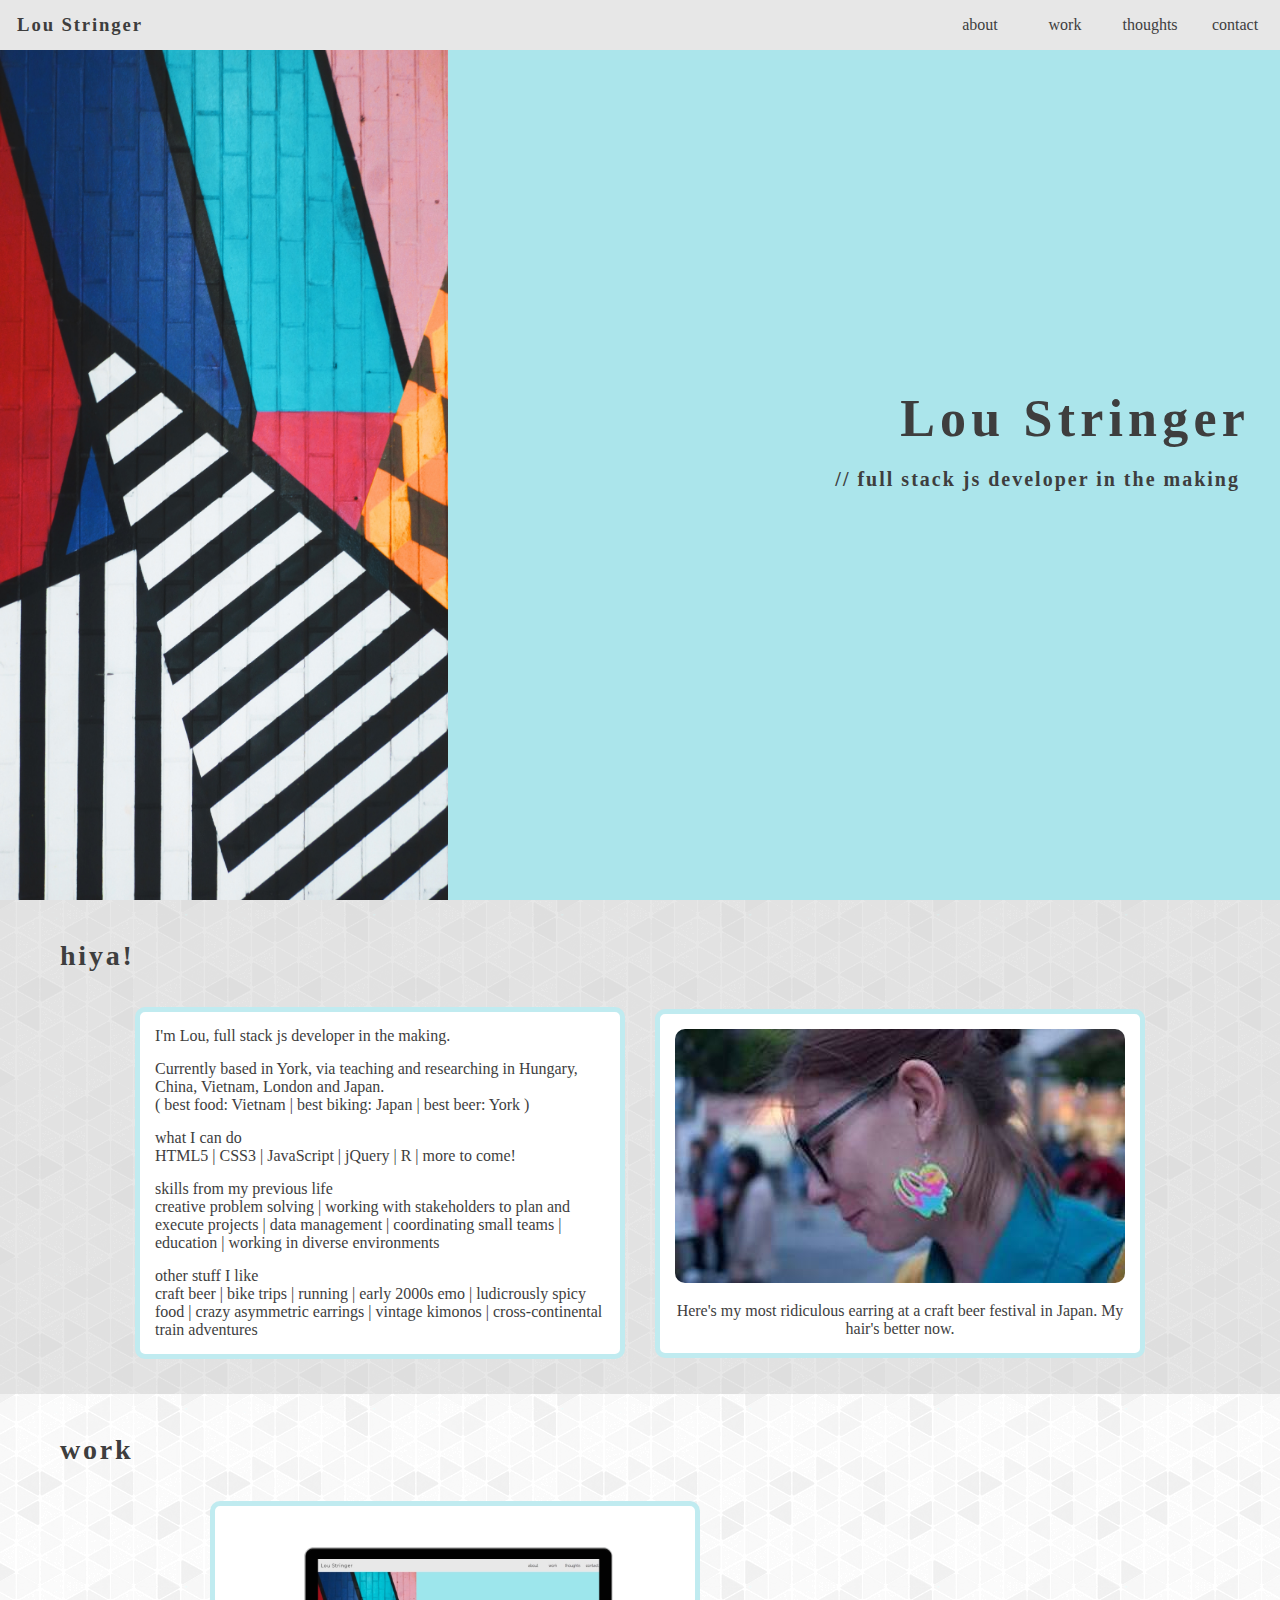
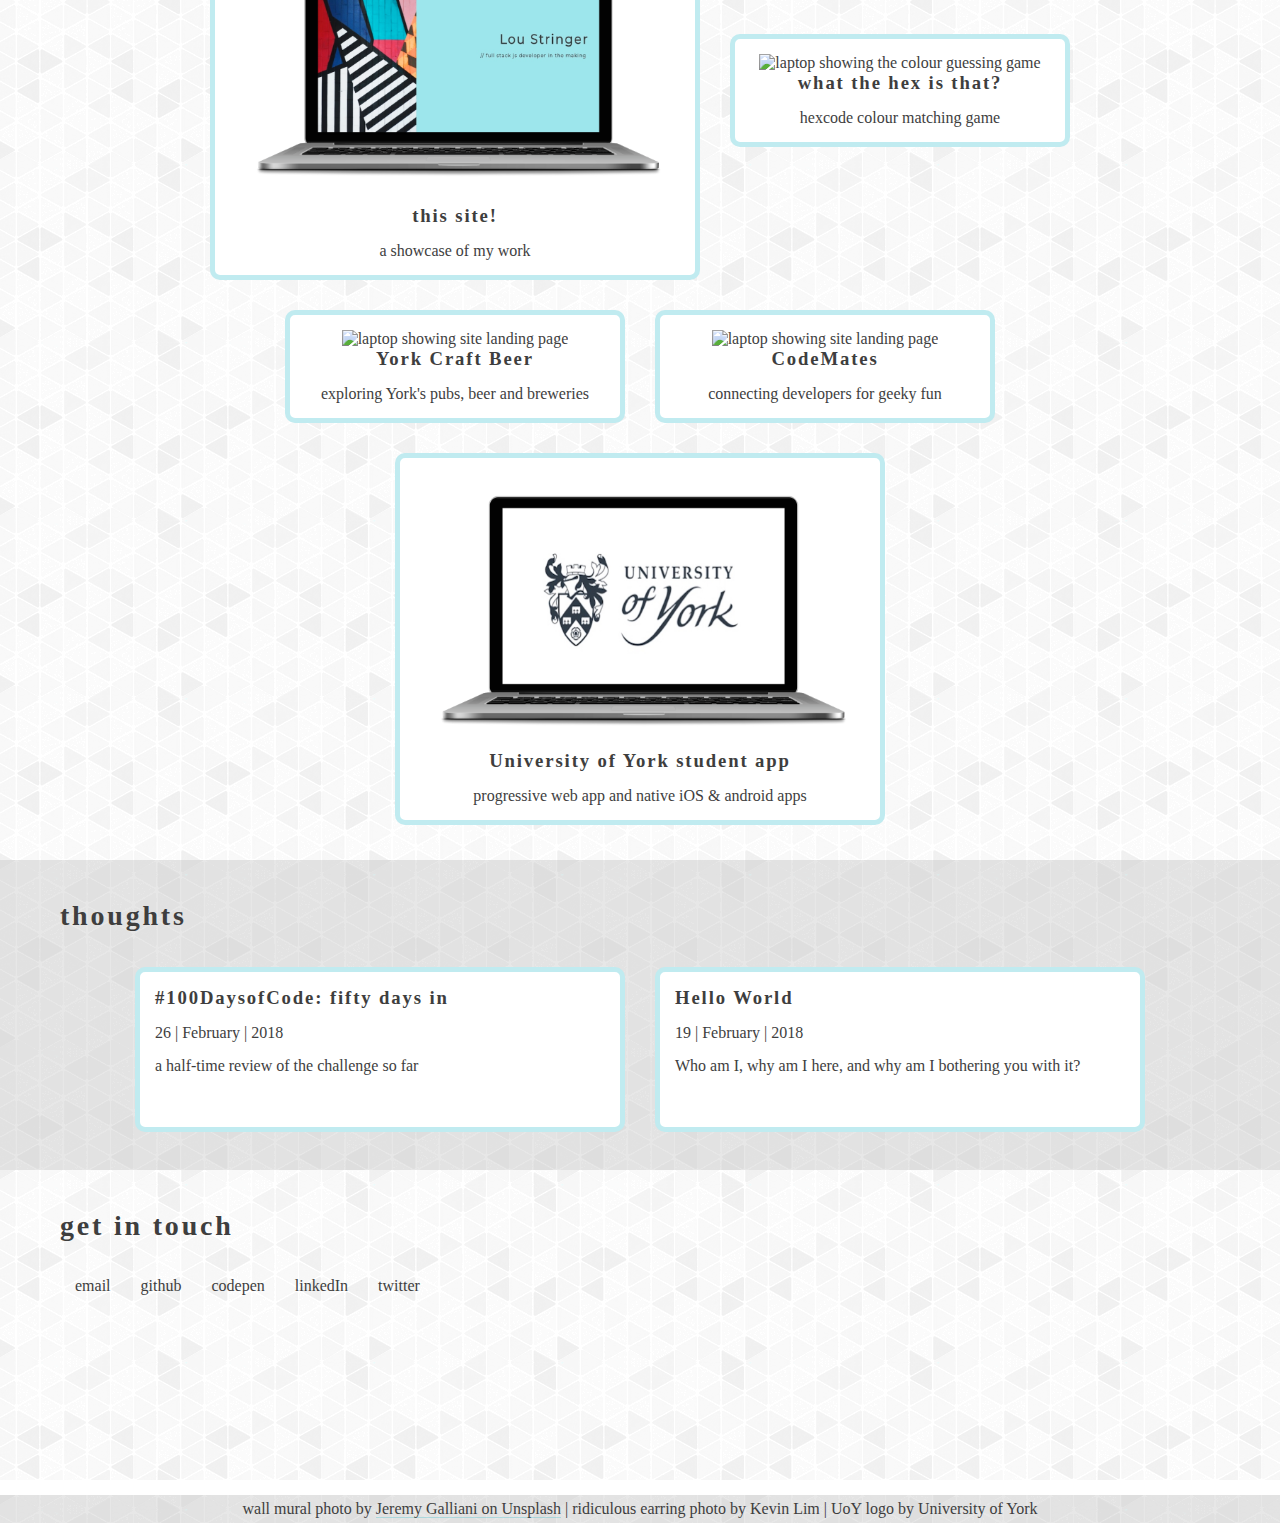
==== commit 54c21ea7: "refactor css" ====
--- a/index.html
+++ b/index.html
@@ -8,7 +8,7 @@
   <title>Lou Stringer // js developer</title>
 </head>
 <body>
-  <nav class="nav-down">
+  <nav>
     <a href="" class="home"><h3>Lou Stringer</h3></a>
     <a href="#about">about</a>
     <a href="#work">work</a>
@@ -17,7 +17,7 @@
   </nav>
 
   <main>
-<!-- main landing section -->
+<!-- landing section -->
     <div id="landing">
       <img src="assets/images/main.jpg" alt=""/>
       <div class="landing-wrapper">
@@ -43,7 +43,7 @@
           <p>
             what I can do
             <br />
-            HTML5 | CSS3 | JavaScript | jQuery | R
+            HTML5 | CSS3 | JavaScript | jQuery | R | more to come!
           </p>
           <p>
             skills from my previous life
@@ -71,13 +71,12 @@
     </div>
 
 <!-- work -->
-<!-- make more info appear on click -> use window.visualViewPort.width in js to choose if toggle to the side or down -->
     <div id="work">
       <h2>work</h2>
       <div class="work-wrapper">
         <div class="work-example">
           <div class="work-overview">
-            <img class="work-image" src="assets/images/work/hex_laptop.png" alt="laptop showing the colour guessing game"/>
+            <img class="work-image" src="assets/images/work/portfolio_laptop.png" alt="laptop showing the colour guessing game"/>
             <h3>this site!</h3>
             <p>a showcase of my work</p>
           </div>
@@ -236,7 +235,7 @@
           <p></p>
         </a> -->
         <a href="thoughts/2018_02_26.html" class="thoughts-example">
-          <h3>100 Days of Code: fifty days in</h3>
+          <h3>#100DaysofCode: fifty days in</h3>
           <p>26 | February | 2018</p>
           <p>a half-time review of the challenge so far</p>
         </a>
--- a/assets/css/main_style.css
+++ b/assets/css/main_style.css
@@ -23,22 +23,77 @@
   padding: 0;
   font-family: "Raleway";
   color: #3E3E3E;
+  text-align: center;
 }
 
 *:focus {
   outline: 0;
 }
 
-body {
-  width: 100%;
-}
-
+/****** generic styles  ******/
+/* overall section settings */
+#about, #work, #thoughts, #contact  {
+  min-height: 30vh;
+  padding: 20px 50px;
+}
+
+nav, #about, #thoughts, footer {
+  background-color: #e7e7e7;
+}
+
+#about, #work, #thoughts, #contact, footer {
+  background-image: url("../images/gplay.png");
+  background-repeat: repeat;
+}
+
+#about div, #about figure, #about img, #work div, #thoughts a, #content, #content img {
+  border-radius: 10px;
+}
+
+/* flexbox wrappers */
+nav, #landing,.landing-wrapper, .about-wrapper, .work-wrapper, .work-example,
+.work-detail, .work-links, .thoughts-wrapper, .links  {
+  display: flex;
+  flex-wrap: wrap;
+  justify-content: center;
+  align-items: center;
+}
+
+/* common content div styles */
+#about figure, .itsAllAboutMe, .work-example, .thoughts-example {
+  min-width: 300px;
+  max-width: 450px;
+  margin: 15px;
+  border: 5px solid rgba(46, 189, 206, 0.3);
+  padding: 15px;
+  background: #FFFFFF;
+}
+
+/* common hover/focus styles */
+a:hover, a:focus  {
+  box-shadow: 0 1px #3E3E3E;
+  font-weight: bold;
+}
+
+.work-example:hover, .work-example:focus, .button:hover,
+.button:focus, .thoughts-example:hover, .thoughts-example:focus {
+  transform: scale(1.05, 1.05);
+  box-shadow: 0 10px 5px -5px #e7e7e7;
+}
+
+/* transitions */
+nav, nav a, .work-example, button, .thoughts-example {
+  transition: 0.3s;
+}
+
+/* general element settings */
 h1, h2, h3 {
   font-family: "Montserrat";
   letter-spacing: 0.1em;
 }
 
 h2 {
+  text-align: left;
   margin: 20px 10px;
   font-size: 1.75em;
 }
@@ -54,15 +109,6 @@
 
 img {
   width: 100%;
-}
-
-#about, #work, #thoughts, #contact, footer {
-  background-image: url("../images/gplay.png");
-  background-repeat: repeat;
-}
-
-#about div, #about figure, #about img, #work div, #thoughts a, #content, #content img {
-  border-radius: 10px;
 }
 
 /* Nav bar */
@@ -70,175 +116,78 @@
   z-index: 10;
   position: fixed;
   top: 0;
-  display: flex;
-  justify-content: flex-end;
-  align-items: center;
+  flex-wrap: nowrap;
   width: 100%;
   height: 50px;
-  background: #e7e7e7;
-  padding: 0 10px;
-  transition: 0.4s;
-}
-
-nav.nav-up {
+}
+
+.nav-up {
   top: -50px;
   opacity: 0;
-}
-
-nav.nav-down {
-  top: 0px;
 }
 
 nav a {
   width: 80px;
   font-size: 1em;
   margin: 0 5px 0 0;
-  text-align: center;
-  align-self: center;
-  transition: 0.1s;
 }
 
 nav a.home {
   width: 150px;
-  margin: 0 auto 0 0;
-}
-
-nav a:hover, nav a:focus {
-  box-shadow: 0 1px #3E3E3E;
-  font-weight: bold;
-}
-
-/* main landing section */
+  margin: 0 auto 0 5px;
+}
+
+/* landing section */
 #landing {
-  display: flex;
-  justify-content: flex-end;
+  flex-wrap: nowrap;
+  height: 100vh;
   background: rgba(46, 189, 206, 0.4);
 }
 
 #landing img {
+  min-width: 0;
   max-width: 35%;
   height: 100vh;
-  margin-right: auto;
-}
-
-#landing .landing-wrapper {
+  margin: 0 auto 0 0;
+}
+
+.landing-wrapper {
   height: 100vh;
   min-width: 350px;
-  display: flex;
   flex-direction: column;
-  justify-content: center;
-  align-items: flex-end;
-  margin: 0 50px;
+  margin: 0 30px 0 0;
   text-align: right;
 }
 
-#landing .landing-wrapper h1 {
+.landing-wrapper h1 {
   font-size: 3.25em;
-}
-
-#landing .landing-wrapper h2 {
-  font-size: 1.5em;
-}
-
+  align-self: flex-end;
+}
+
+.landing-wrapper h2 {
+  font-size: 1.25em;
+}
+
+/* ******* section-specific styling ******* */
 /* about section */
-#about {
-  min-height: 50vh;
-  padding: 20px 50px;
-  background-color: #e7e7e7;
-}
-
-#about .about-wrapper {
-  display: flex;
-  justify-content: center;
-  align-items: center;
-  flex-wrap: wrap;
+#about p {
+  text-align: left;
 }
 
 .itsAllAboutMe p:first-child {
   margin-top: 0px;
 }
 
-#about figure, #about .itsAllAboutMe  {
-  min-width: 300px;
-  max-width: 450px;
-  margin: 10px;
-  border: 5px solid rgba(46, 189, 206, 0.3);
-  padding: 10px;
-  background: #FFFFFF;
-}
-
 /* featured work section */
-#work {
-  min-height: 50vh;
-  padding: 20px 50px;
-  /* background-color: #e7e7e7; */
-}
-
-#work .work-wrapper {
-  display: flex;
-  flex-wrap: wrap;
-  justify-content: center;
-}
-
-/* #work .work-wrapper .work-example {
-  min-width: 300px;
-  max-width: 450px;
-  margin: 15px;
-  border: 5px solid rgba(46, 189, 206, 0.3);
-  background: #ffffff;
-  transition: 0.2s;
-}
-
-.work-example:hover, .work-example:focus {
-  transform: scale(1.05, 1.05);
-  box-shadow: 0 10px 5px -5px #e7e7e7;
-}
-
-#work .work-wrapper .work-overview {
-  box-sizing: border-box;
-  min-width: 300px;
-  max-width: 450px;
-  padding: 15px;
-  text-align: center;
-}
-*/
-
-/* adding flexbox w/ flex wrap/grow to manage screen size */
-#work .work-wrapper .work-example {
-  display: flex;
-  flex-wrap: wrap;
-  min-width: 300px;
+.work-example {
   max-width: 900px;
-  margin: 15px;
-  border: 5px solid rgba(46, 189, 206, 0.3);
-  background: #ffffff;
-  transition: 0.2s;
-}
-
-.work-example:hover, .work-example:focus {
-  transform: scale(1.05, 1.05);
-  box-shadow: 0 10px 5px -5px #e7e7e7;
-}
-
-#work .work-wrapper .work-overview {
+}
+
+.work-overview, .work-detail {
   box-sizing: border-box;
   flex: 1;
   min-width: 300px;
   max-width: 450px;
-  padding: 15px;
-  text-align: center;
-}
-
-#work .work-wrapper .work-detail {
-  box-sizing: border-box;
-  flex: 1;
-  display: flex;
-  flex-direction: column;
-  justify-content: center;
-  min-width: 300px;
-  max-width: 450px;
-  padding: 15px;
-  text-align: center;
 }
 
 #work .work-wrapper .hide {
@@ -250,94 +199,43 @@
 }
 
 .work-links {
-  display: flex;
-  justify-content: center;
   margin: auto 0 0 0;
 }
 
 .button {
   width: 120px;
-  height: 35px;
-  text-align: center;
-  margin: 0 5px;
+  margin: 5px;
+  padding: 10px;
   border: 3px solid rgba(46, 189, 206, 0.3);
   border-radius: 5px;
-  line-height: 35px;
-  transition: 0.2s
-}
-
-.button:hover, .button:focus {
-  transform: scale(1.05, 1.05);
-  box-shadow: 0 10px 5px -5px #e7e7e7;
 }
 
 /* writing section */
-#thoughts {
-  min-height: 50vh;
-  padding: 20px 50px;
-  background-color: #e7e7e7;
-}
-
-#thoughts .thoughts-wrapper {
-  /* min-height: 40vh; */
-  display: flex;
-  justify-content: center;
-  align-items: center;
-  flex-wrap: wrap;
-}
-
-#thoughts .thoughts-wrapper .thoughts-example {
+#thoughts * {
+  text-align: left;
+}
+
+.thoughts-example {
   flex: 1;
-  min-width: 300px;
-  max-width: 450px;
   min-height: 125px;
+}
+
+/* contact section */
+.links {
+  justify-content: flex-start;
+  min-height: 40px;
   margin: 10px;
-  border: 5px solid rgba(46, 189, 206, 0.3);
-  padding: 10px;
-  background: #FFFFFF;
-  transition: 0.2s;
-}
-
-.thoughts-example:hover, .thoughts-example:focus {
-  transform: scale(1.05, 1.05);
-  box-shadow: 0 10px 5px -5px #e7e7e7;
-}
-
-/* contact section */
-#contact {
-  height: 150px;
-  padding: 20px 50px;
-}
-
-#contact .links {
-  display: flex;
-  flex-wrap: wrap;
-  min-height: 40px;
-  max-height: 80px;
-  margin: 10px;
-}
-
-#contact .links a {
-  margin: 0 10px;
-  padding: 0 5px;
-  line-height: 35px;
-}
-
-#contact .links a:hover, #contact .links a:focus {
-  box-shadow: 0 1px #3E3E3E;
+}
+
+.links a {
+  margin: 15px;
 }
 
 /* footer */
-footer {
-  padding: 10px 0;
-  background-color: #e7e7e7;
-  text-align: center;
-}
-
 footer p {
-  margin: 0;
+  padding: 5px;
 }
 
 footer a {
-  text-decoration: underline;
-}
+  box-shadow: 0 1px rgba(46, 189, 206, 0.3);
+}
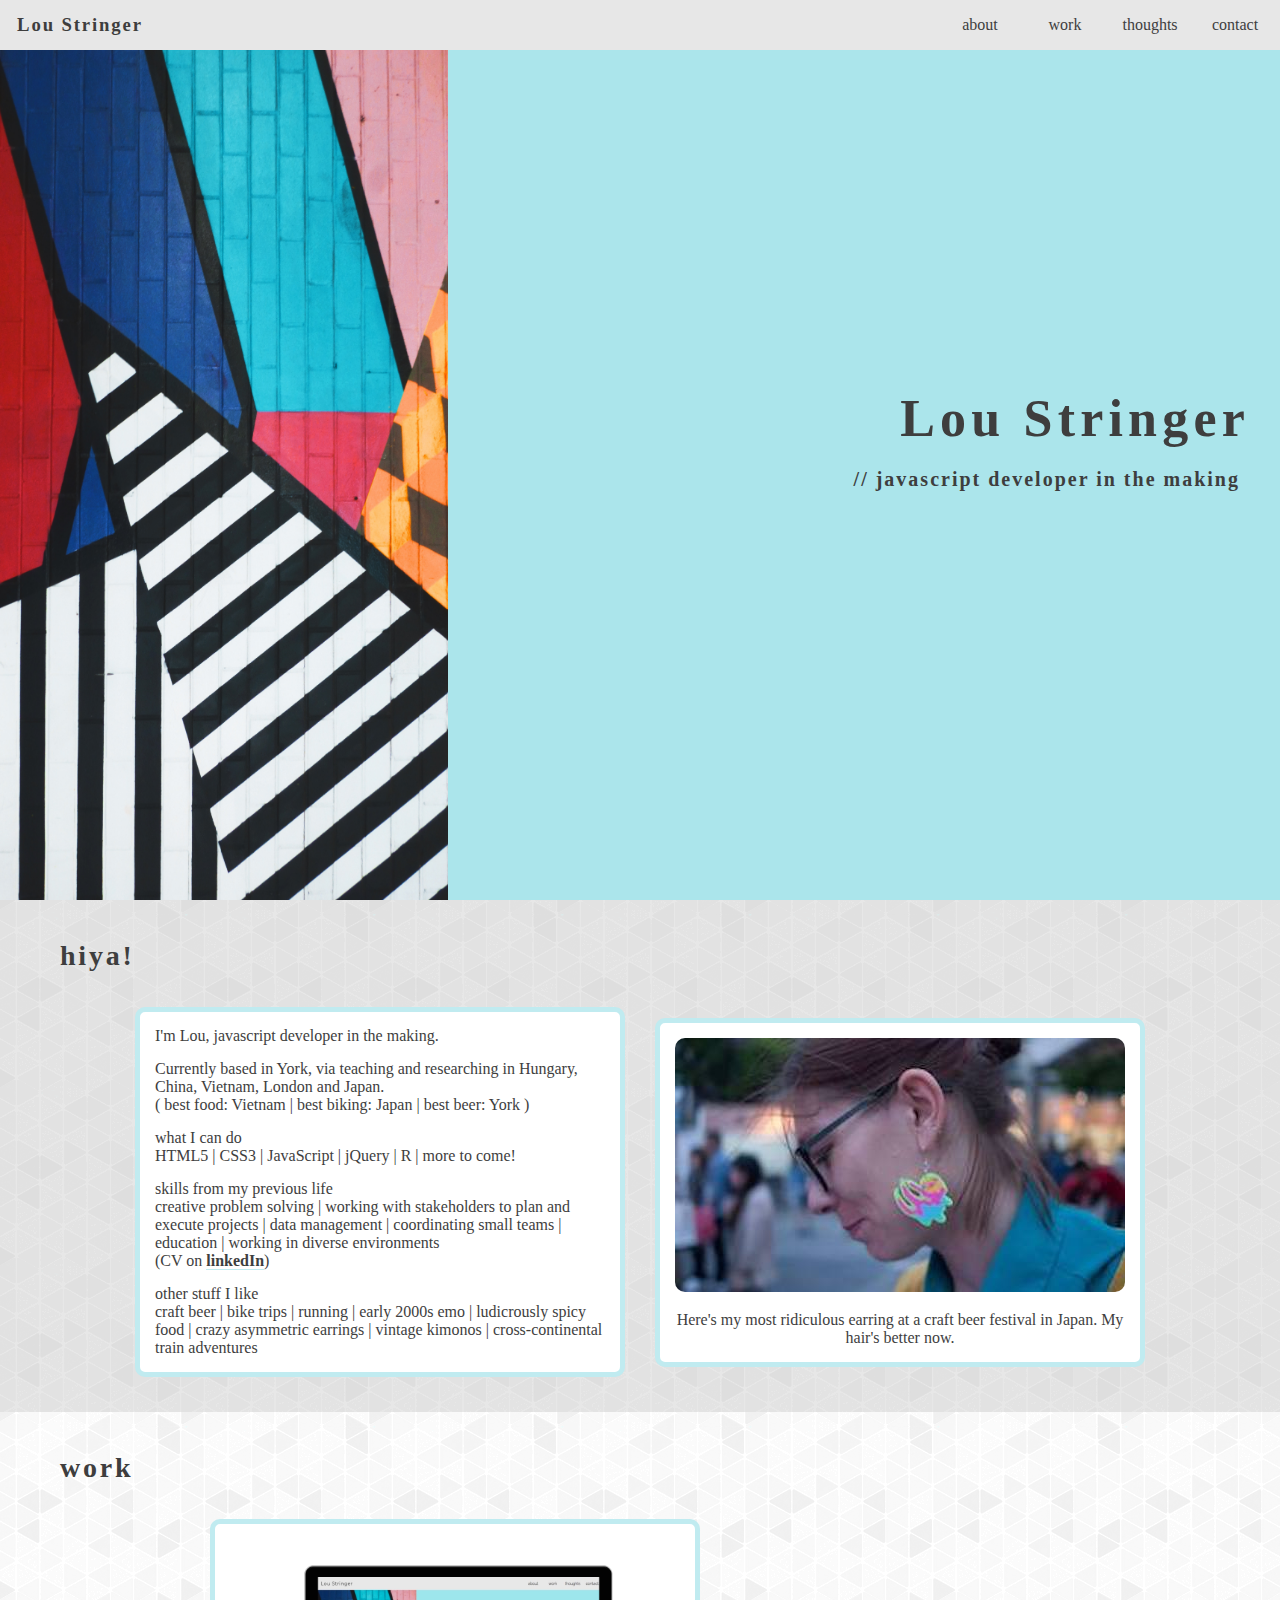
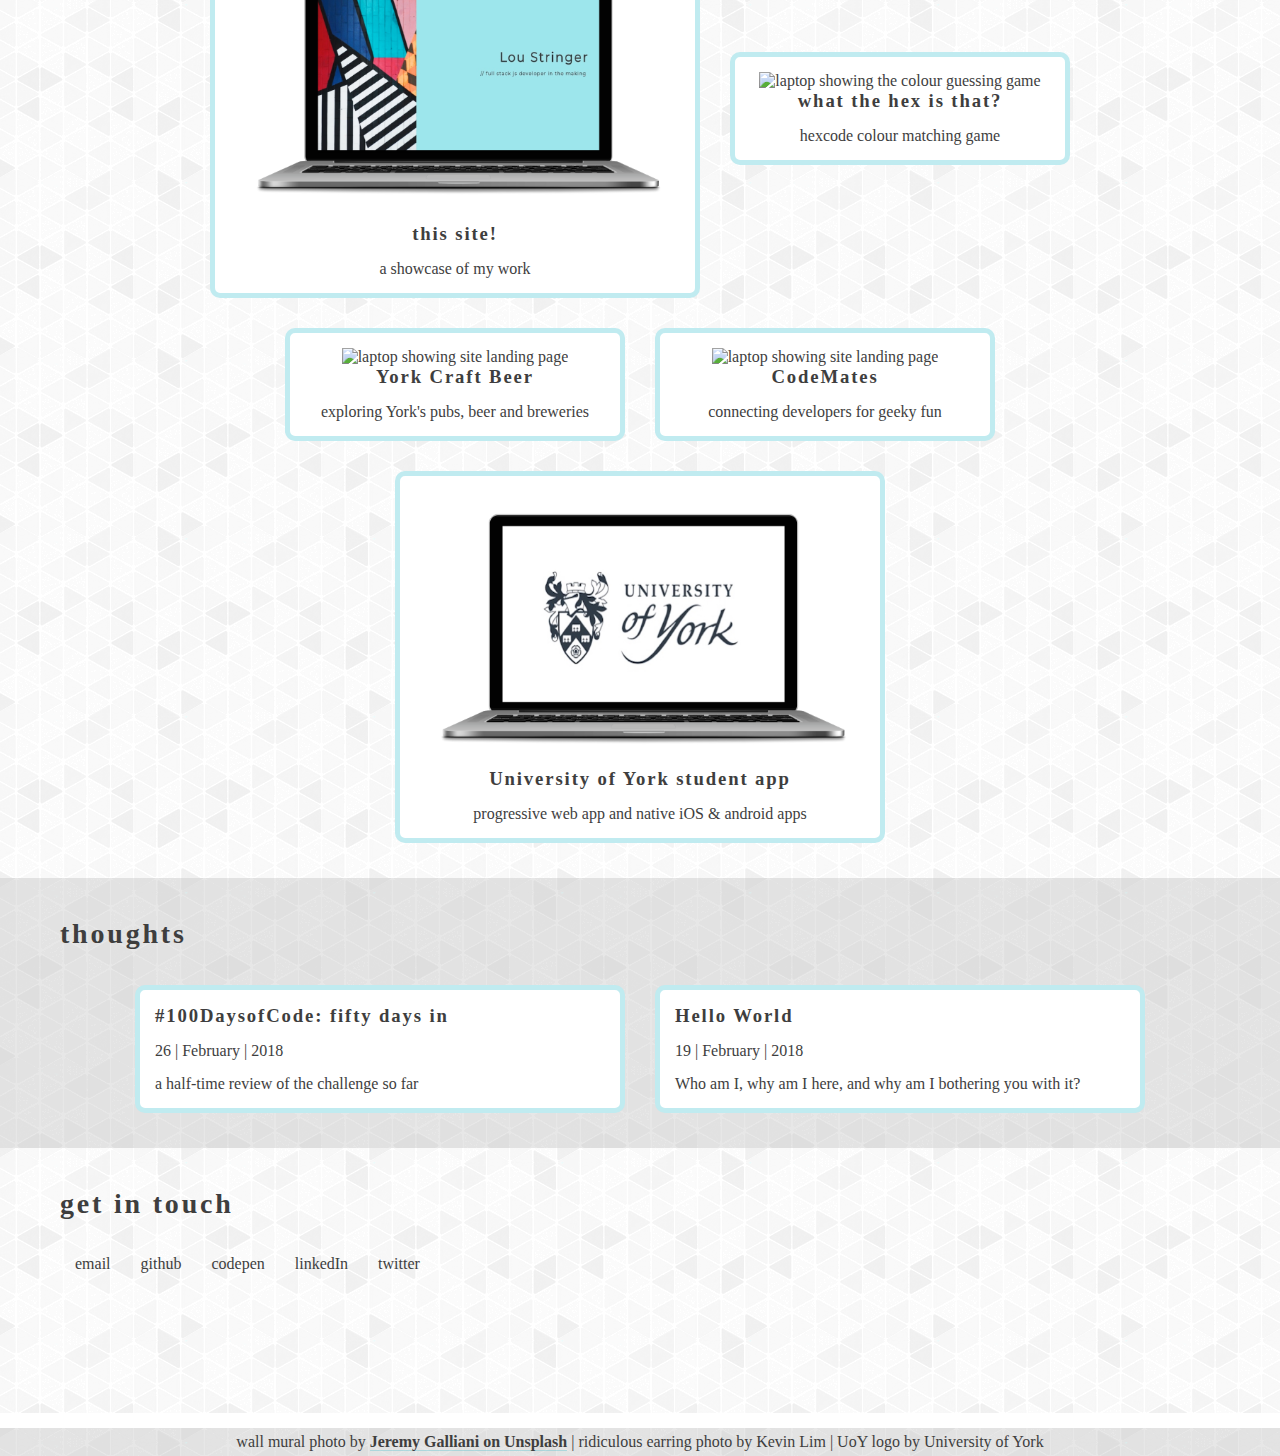
==== commit 17eef40c: "add linkedin details to bio" ====
--- a/index.html
+++ b/index.html
@@ -22,7 +22,7 @@
       <img src="assets/images/main.jpg" alt=""/>
       <div class="landing-wrapper">
         <h1>Lou Stringer</h1>
-        <h2> // full stack js developer in the making</h2>
+        <h2> // javascript developer in the making</h2>
       </div>
     </div>
 
@@ -32,7 +32,7 @@
       <div class="about-wrapper">
         <div class="itsAllAboutMe">
           <p>
-            I'm Lou, full stack js developer in the making.
+            I'm Lou, javascript developer in the making.
           </p>
           <p>
             Currently based in York, via teaching and researching in Hungary,
@@ -48,15 +48,14 @@
           <p>
             skills from my previous life
             <br />
-            creative problem solving |
-            working with stakeholders to plan and execute projects | data management |
-            coordinating small teams | education | working in diverse environments
+            creative problem solving | working with stakeholders to plan and execute projects
+            | data management | coordinating small teams | education | working in diverse environments
+            <br /> (CV on <a href="https://www.linkedin.com/in/loustringer/" target="_blank">linkedIn</a>)
           </p>
           <p>
             other stuff I like
             <br />
-            craft beer | bike trips | running |
-            early 2000s emo | ludicrously spicy food | crazy asymmetric earrings |
+            craft beer | bike trips | running | early 2000s emo | ludicrously spicy food | crazy asymmetric earrings |
             vintage kimonos | cross-continental train adventures
           </p>
         </div>
--- a/assets/css/main_style.css
+++ b/assets/css/main_style.css
@@ -17,6 +17,14 @@
   unicode-range: U+0000-00FF, U+0131, U+0152-0153, U+02BB-02BC, U+02C6, U+02DA, U+02DC, U+2000-206F, U+2074, U+20AC, U+2122, U+2191, U+2193, U+2212, U+2215, U+FEFF, U+FFFD;
 }
 
+/* fix Firefox & Safari rendering bug */
+html {
+  -moz-osx-font-smoothing: grayscale;
+  -webkit-font-smoothing: antialiased;
+  font-smoothing: antialiased;
+  font-weight: 400;
+}
+
 /* reset global settings */
 * {
   margin: 0;
@@ -33,7 +41,7 @@
 /****** generic styles  ******/
 /* overall section settings */
 #about, #work, #thoughts, #contact  {
-  min-height: 30vh;
+  min-height: 25vh;
   padding: 20px 50px;
 }
 
@@ -107,6 +115,11 @@
   border-radius: 0px;
 }
 
+p > a {
+  font-weight: bold;
+  box-shadow: 0 1px rgba(46, 189, 206, 0.3);
+}
+
 img {
   width: 100%;
 }
@@ -217,7 +230,7 @@
 
 .thoughts-example {
   flex: 1;
-  min-height: 125px;
+  /* min-height: 125px; */
 }
 
 /* contact section */
@@ -235,7 +248,3 @@
 footer p {
   padding: 5px;
 }
-
-footer a {
-  box-shadow: 0 1px rgba(46, 189, 206, 0.3);
-}
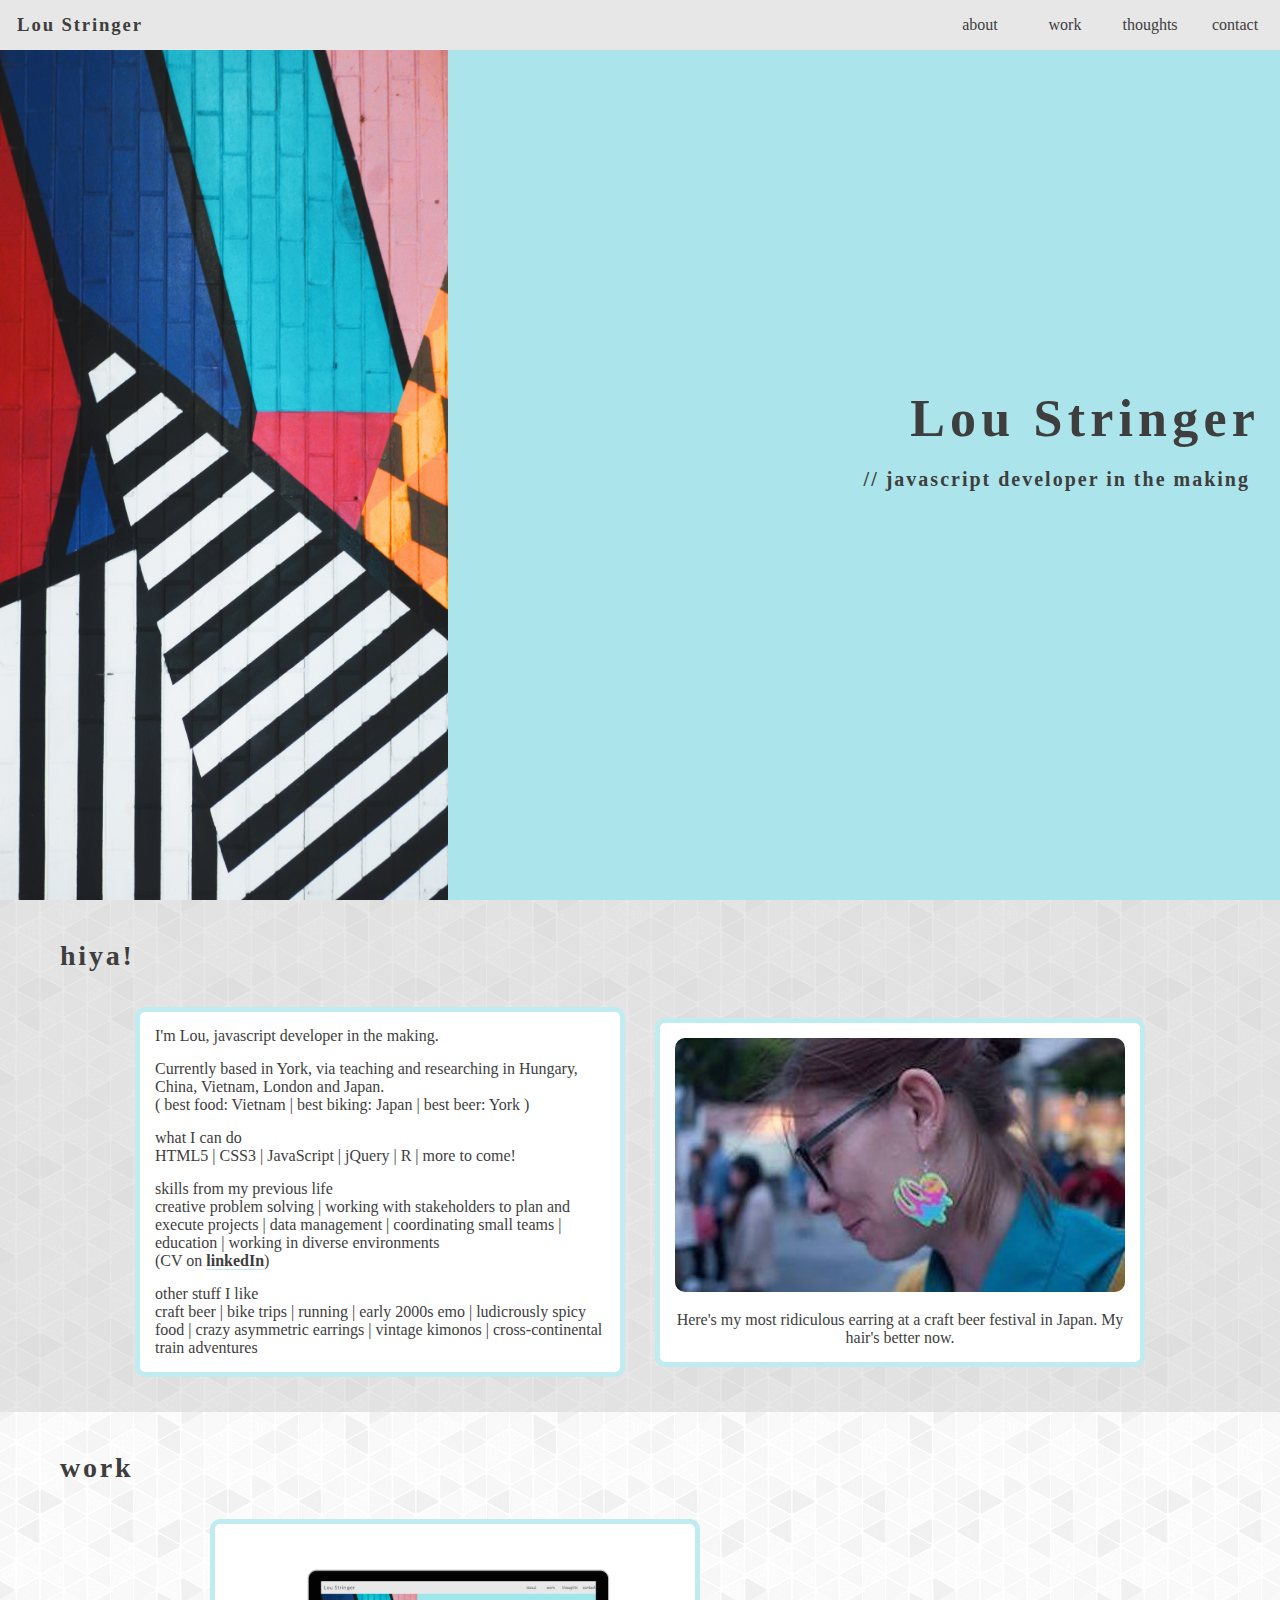
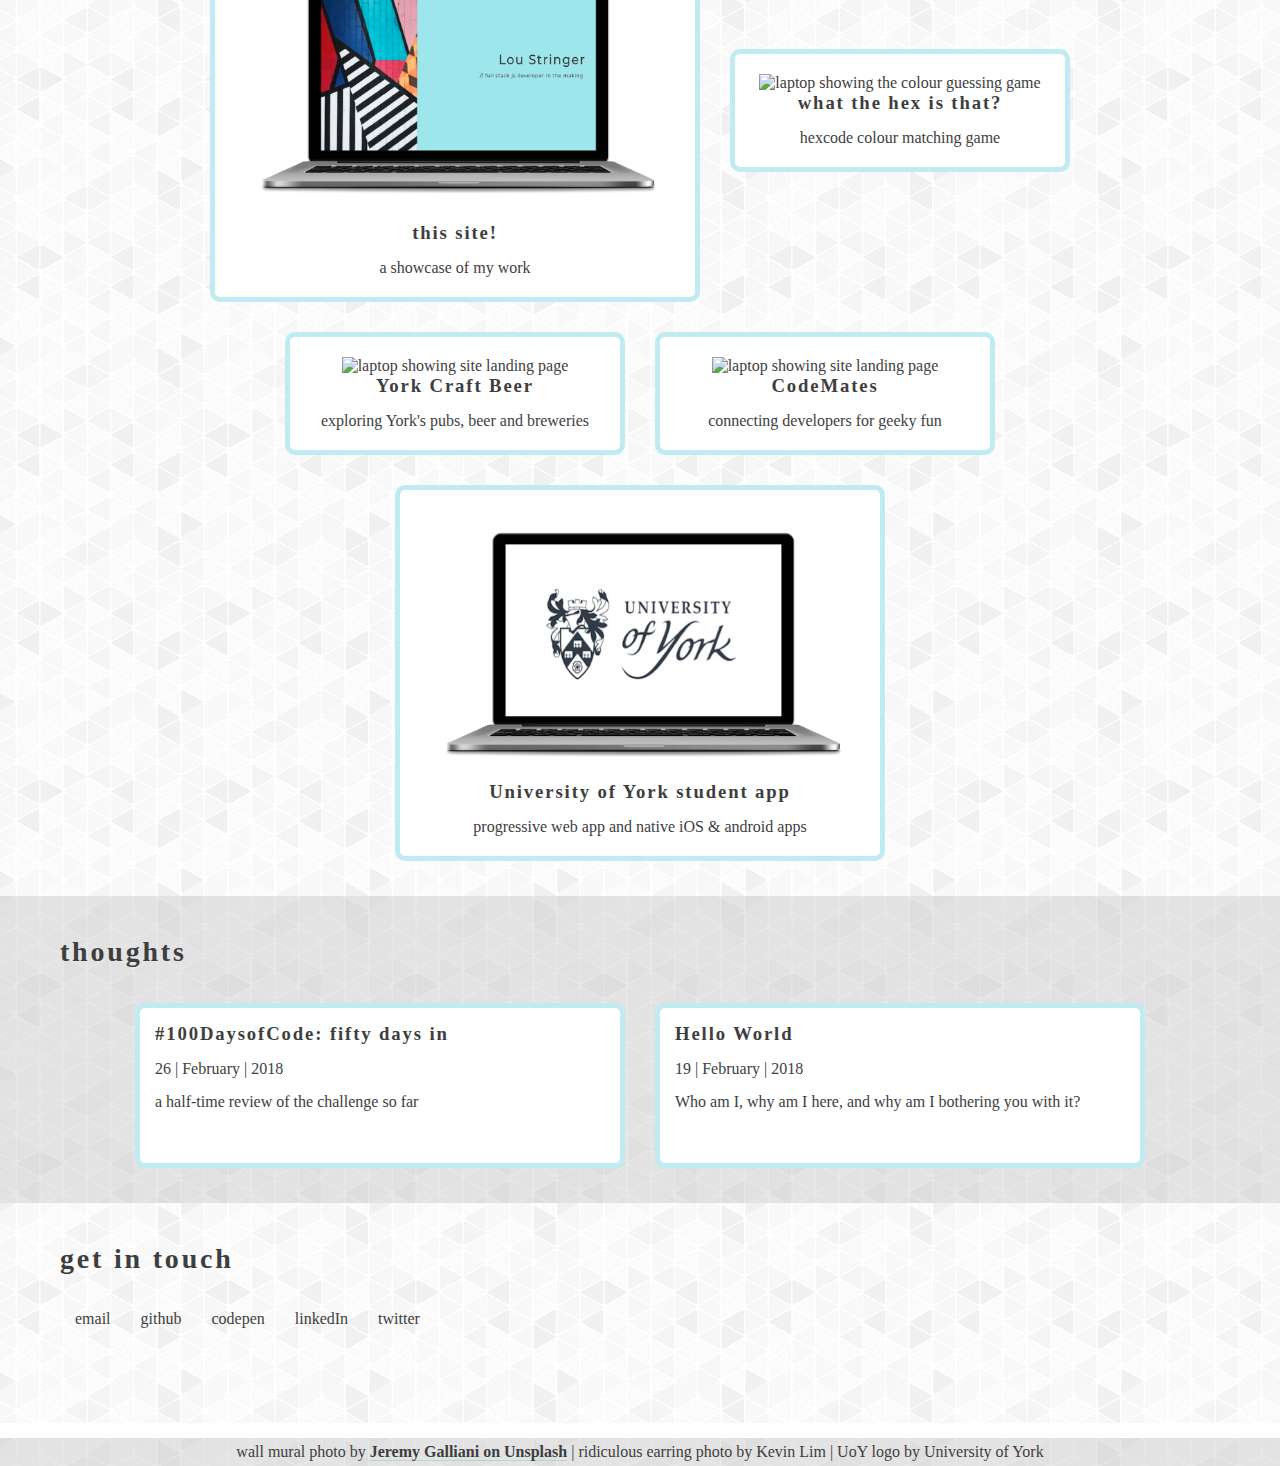
==== commit a3f3e6bf: "minor height and padding adjustments" ====
--- a/index.html
+++ b/index.html
@@ -81,7 +81,7 @@
           </div>
           <div class="work-detail hide">
             <p>
-              This site itself shows my work without using frameworks,
+              The site itself shows my work without using frameworks,
               and also highlights other projects using jQuery or Bootstrap 4.
             <p>
               Built with: HTML | CSS - flexbox layout | vanilla JavaScript
--- a/assets/css/main_style.css
+++ b/assets/css/main_style.css
@@ -41,7 +41,7 @@
 /****** generic styles  ******/
 /* overall section settings */
 #about, #work, #thoughts, #contact  {
-  min-height: 25vh;
+  min-height: 20vh;
   padding: 20px 50px;
 }
 
@@ -168,7 +168,10 @@
   height: 100vh;
   min-width: 350px;
   flex-direction: column;
-  margin: 0 30px 0 0;
+  margin: 0 20px 0 0;
+}
+
+.landing-wrapper > * {
   text-align: right;
 }
 
@@ -201,6 +204,7 @@
   flex: 1;
   min-width: 300px;
   max-width: 450px;
+  padding: 5px;
 }
 
 #work .work-wrapper .hide {
@@ -230,7 +234,7 @@
 
 .thoughts-example {
   flex: 1;
-  /* min-height: 125px; */
+  min-height: 125px;
 }
 
 /* contact section */
